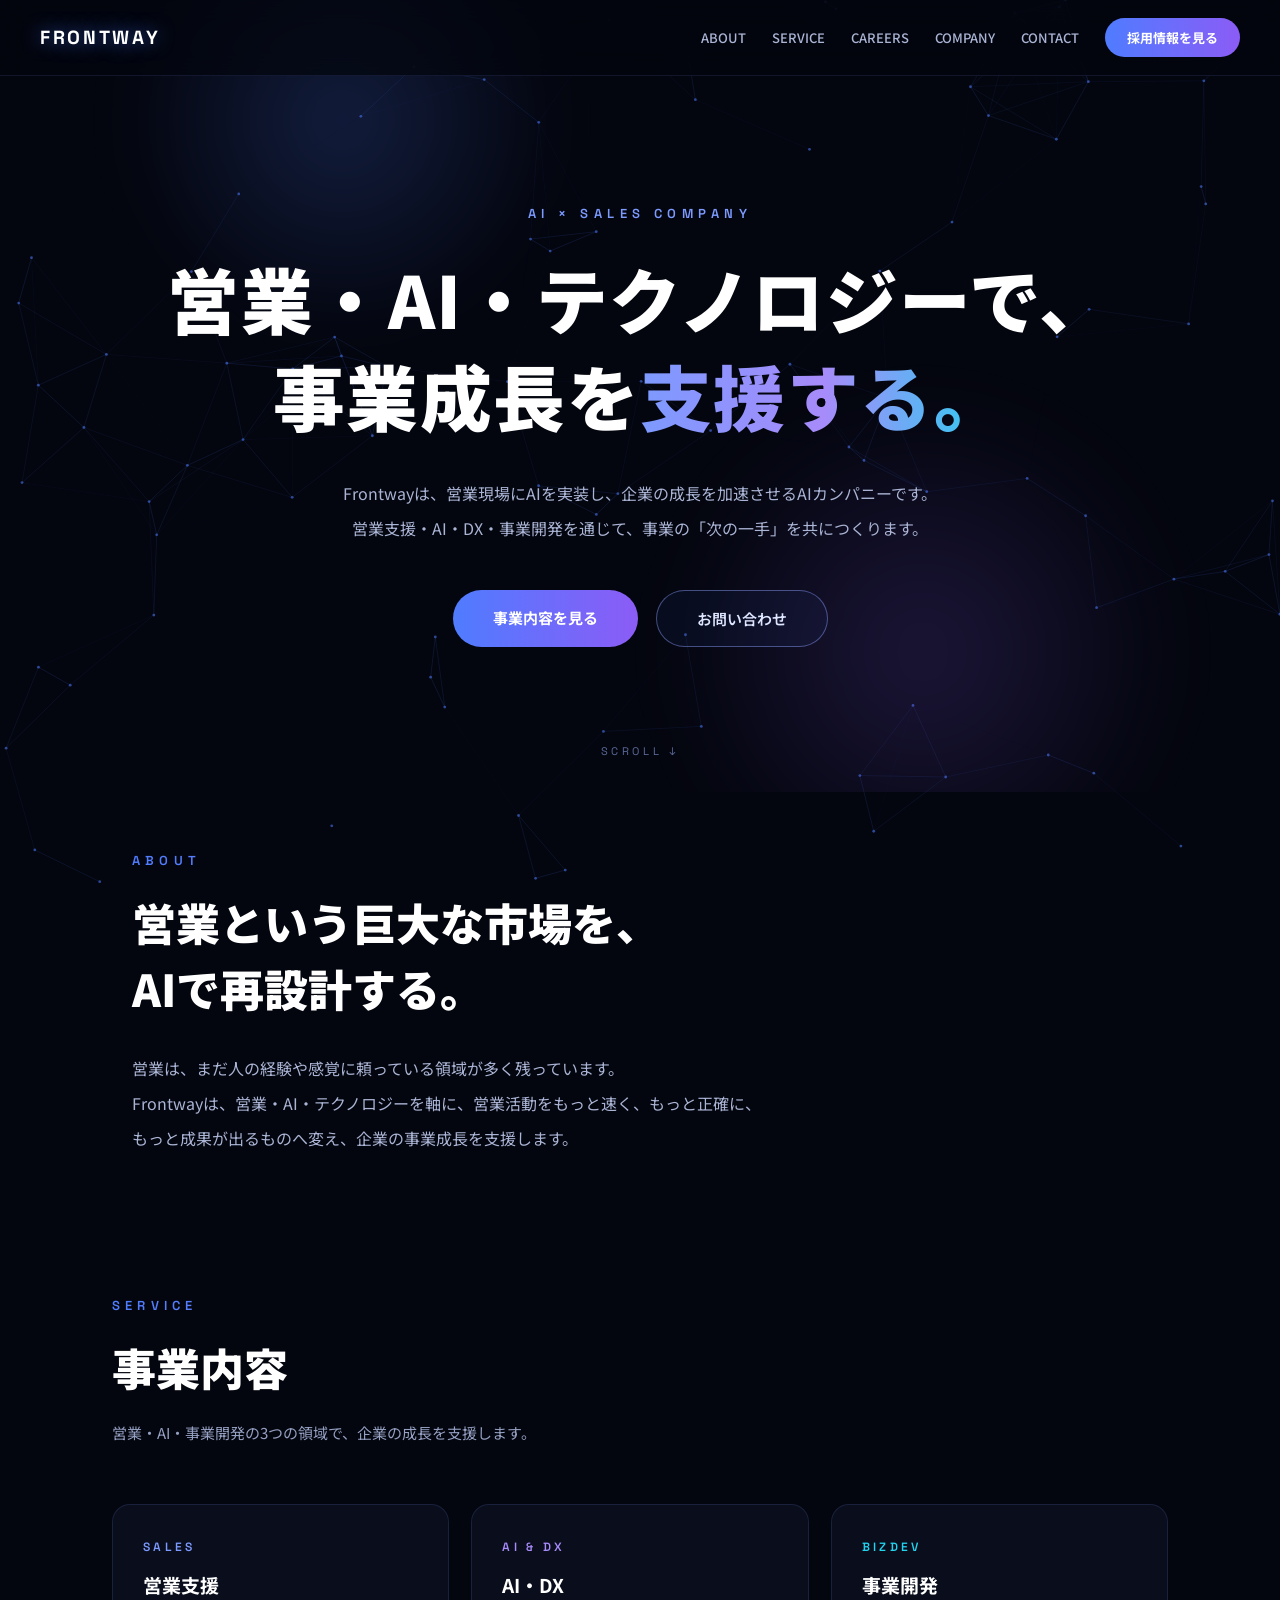
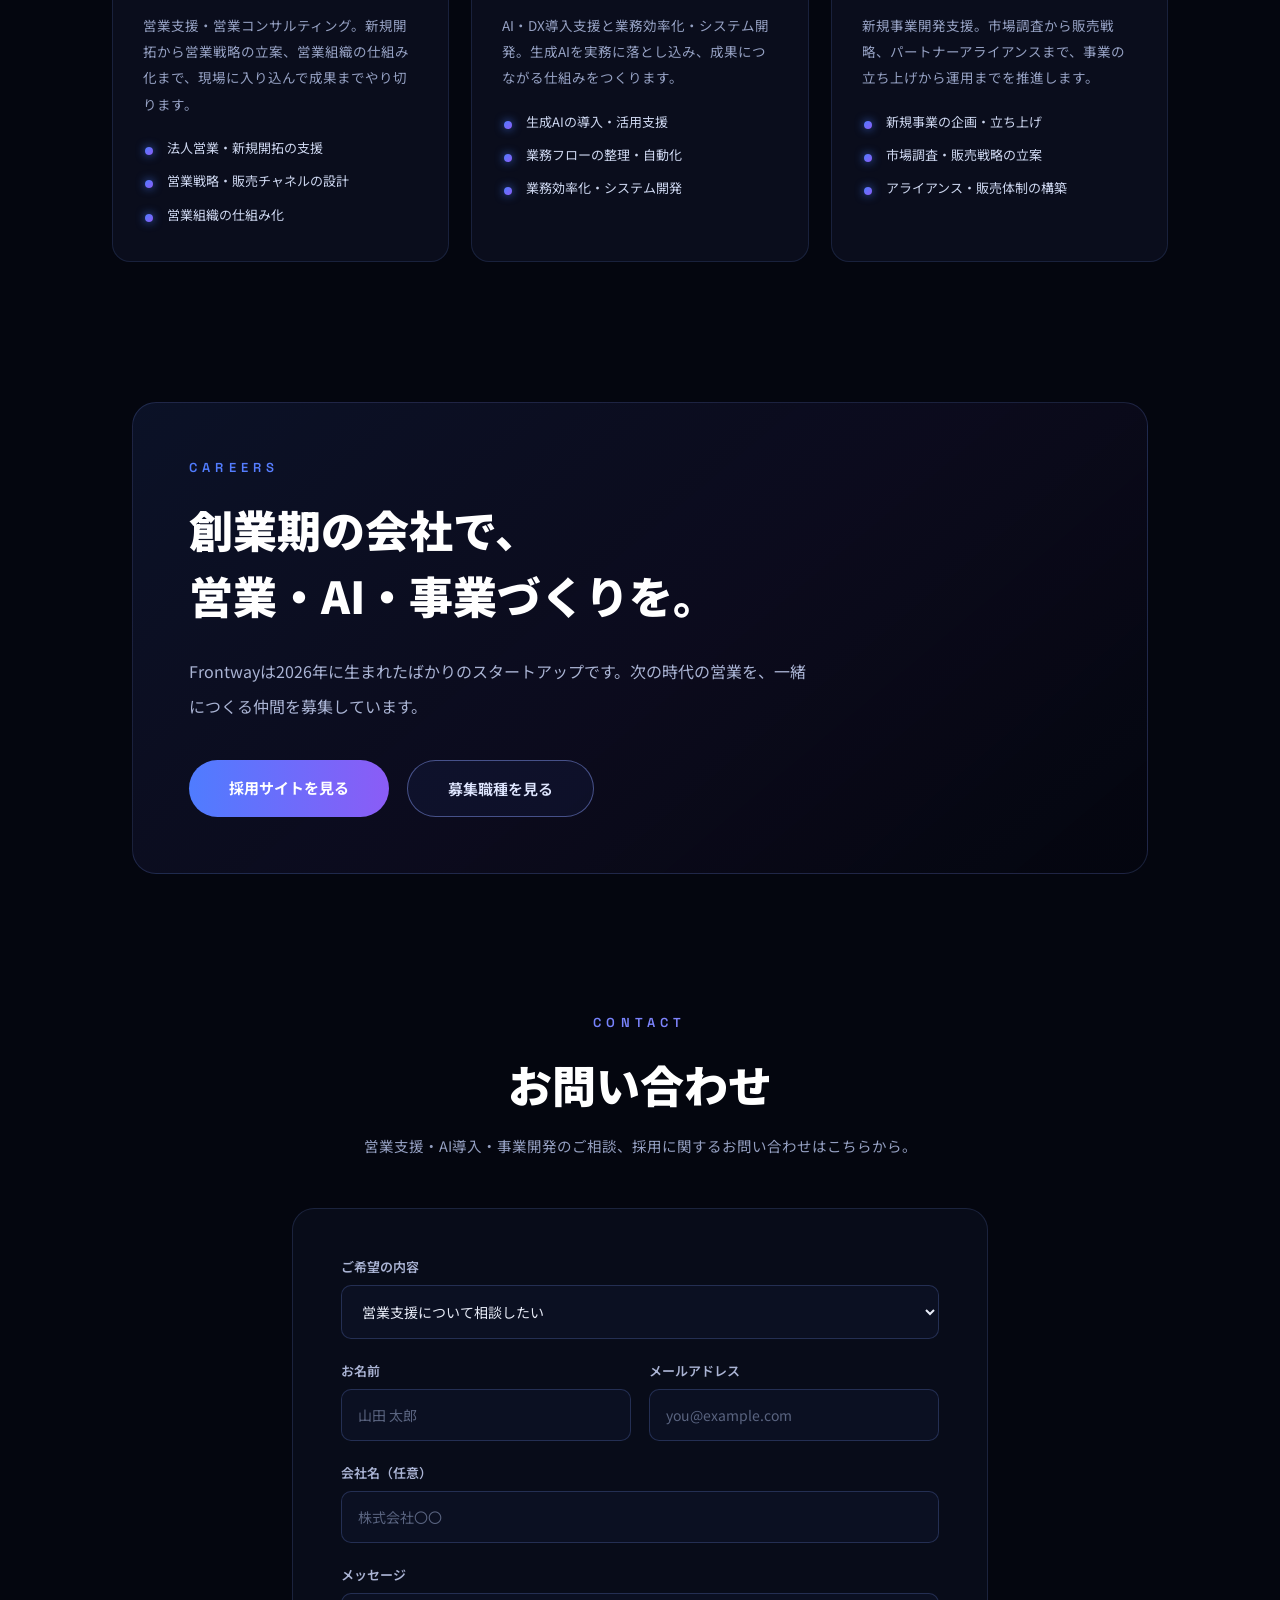
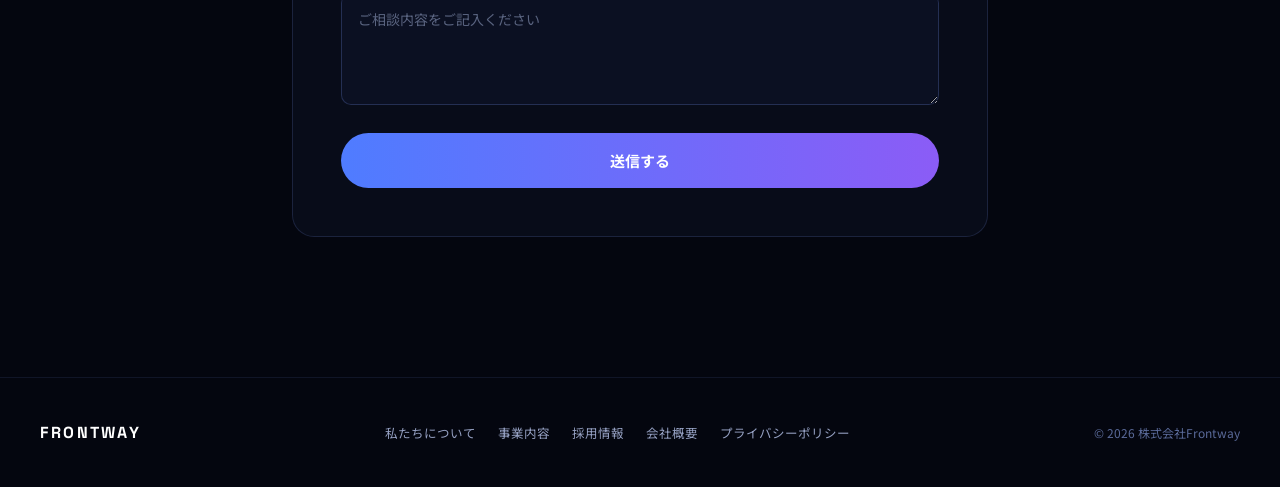
==== index.html @ 1e333ef9 "Add loading screen to corporate TOP Co-Authored-By: Claude Fable 5 <noreply@anthropic.com>" ====
<!DOCTYPE html>
<html lang="ja">
<head>
<meta charset="utf-8">
<meta name="viewport" content="width=device-width, initial-scale=1">
<title>株式会社Frontway | 営業・AI・テクノロジーで、事業成長を支援する。</title>
<meta name="description" content="株式会社Frontwayは、営業支援・AI・DX導入支援・事業開発を軸に、企業の事業成長を支援するAIカンパニーです。">
<link rel="preconnect" href="https://fonts.googleapis.com">
<link href="https://fonts.googleapis.com/css2?family=Noto+Sans+JP:wght@400;500;700;900&family=Space+Grotesk:wght@400;500;600;700&display=swap" rel="stylesheet">
<link rel="stylesheet" href="css/site.css">
</head>
<body>

<div id="fw-loader">
  <div class="scan"><div></div></div>
  <div class="letters">
    <span style="animation-delay:.10s">F</span><span style="animation-delay:.20s">R</span><span style="animation-delay:.30s">O</span><span style="animation-delay:.40s">N</span><span style="animation-delay:.50s">T</span><span style="animation-delay:.60s">W</span><span style="animation-delay:.70s">A</span><span style="animation-delay:.80s">Y</span>
  </div>
  <div class="track">
    <div class="bar-bg"><div id="fw-bar"></div></div>
    <div class="meta"><span>LOADING FUTURE</span><span id="fw-pct">0%</span></div>
  </div>
</div>

<canvas id="fw-net" data-density="90"></canvas>
<div id="fw-progress"></div>

<div class="fw-page">

<nav class="fw-nav">
  <a href="index.html" class="fw-logo">FRONTWAY</a>
  <div class="fw-links">
    <a href="#about">ABOUT</a>
    <a href="#service">SERVICE</a>
    <a href="careers/index.html">CAREERS</a>
    <a href="company.html">COMPANY</a>
    <a href="#contact">CONTACT</a>
    <a href="careers/index.html" class="fw-cta">採用情報を見る</a>
  </div>
  <button id="fw-burger" class="fw-burger" aria-label="メニューを開く">
    <span></span><span></span><span></span>
  </button>
</nav>

<div id="fw-menu" class="fw-menu">
  <a href="#about">ABOUT</a>
  <a href="#service">SERVICE</a>
  <a href="careers/index.html">CAREERS</a>
  <a href="company.html">COMPANY</a>
  <a href="#contact">CONTACT</a>
  <a href="careers/index.html" class="fw-cta">採用情報を見る</a>
</div>

<header id="top" class="fw-hero">
  <div class="fw-orb-a"></div>
  <div class="fw-orb-b"></div>
  <div style="font-family:'Space Grotesk',sans-serif;font-size:13px;font-weight:600;letter-spacing:.42em;color:#7c9aff;margin-bottom:28px;animation:fwFadeUp 1s ease 2.5s both">AI × SALES COMPANY</div>
  <h1 class="fw-h1" style="animation:fwFadeUp 1s ease 2.7s both">営業・AI・テクノロジーで、<br>事業成長を<span style="background:linear-gradient(90deg,#7c9aff,#a78bfa,#22d3ee);-webkit-background-clip:text;background-clip:text;color:transparent">支援する。</span></h1>
  <p class="fw-lead" style="max-width:640px;margin:32px 0 0;animation:fwFadeUp 1.1s ease 3s both">Frontwayは、営業現場にAIを実装し、企業の成長を加速させるAIカンパニーです。<br>営業支援・AI・DX・事業開発を通じて、事業の「次の一手」を共につくります。</p>
  <div style="display:flex;gap:18px;margin-top:44px;flex-wrap:wrap;justify-content:center;animation:fwFadeUp 1.1s ease 3.3s both">
    <a href="#service" class="fw-btn">事業内容を見る</a>
    <a href="#contact" class="fw-btn-ghost">お問い合わせ</a>
  </div>
  <div style="position:absolute;bottom:34px;left:50%;transform:translateX(-50%);font-family:'Space Grotesk',sans-serif;font-size:11px;letter-spacing:.32em;color:#5a6a99;animation:fwFloat 2.6s ease-in-out infinite">SCROLL ↓</div>
</header>

<section id="about" class="fw-section" style="padding-top:60px">
  <div class="fw-reveal">
    <div class="fw-label">ABOUT</div>
    <h2 class="fw-h2">営業という巨大な市場を、<br>AIで再設計する。</h2>
    <p class="fw-lead" style="max-width:640px;margin:30px 0 0">営業は、まだ人の経験や感覚に頼っている領域が多く残っています。<br>Frontwayは、営業・AI・テクノロジーを軸に、営業活動をもっと速く、もっと正確に、もっと成果が出るものへ変え、企業の事業成長を支援します。</p>
  </div>
</section>

<section id="service" class="fw-section-wide">
  <div class="fw-reveal">
    <div class="fw-label">SERVICE</div>
    <h2 class="fw-h2" style="margin-bottom:18px">事業内容</h2>
    <p class="fw-muted" style="margin:0 0 56px;font-size:15px;line-height:2">営業・AI・事業開発の3つの領域で、企業の成長を支援します。</p>
  </div>
  <div class="fw-grid fw-grid-3">
    <div class="fw-card fw-reveal">
      <div style="font-family:'Space Grotesk',sans-serif;font-size:12px;font-weight:600;letter-spacing:.28em;color:#7c9aff;margin-bottom:16px">SALES</div>
      <div style="font-size:19px;font-weight:700;color:#fff;margin-bottom:14px">営業支援</div>
      <p style="margin:0 0 18px;font-size:13.5px;line-height:1.95;color:#95a0c2">営業支援・営業コンサルティング。新規開拓から営業戦略の立案、営業組織の仕組み化まで、現場に入り込んで成果までやり切ります。</p>
      <ul class="fw-list" style="gap:8px">
        <li style="font-size:13px">法人営業・新規開拓の支援</li>
        <li style="font-size:13px">営業戦略・販売チャネルの設計</li>
        <li style="font-size:13px">営業組織の仕組み化</li>
      </ul>
    </div>
    <div class="fw-card fw-reveal">
      <div style="font-family:'Space Grotesk',sans-serif;font-size:12px;font-weight:600;letter-spacing:.28em;color:#a78bfa;margin-bottom:16px">AI &amp; DX</div>
      <div style="font-size:19px;font-weight:700;color:#fff;margin-bottom:14px">AI・DX</div>
      <p style="margin:0 0 18px;font-size:13.5px;line-height:1.95;color:#95a0c2">AI・DX導入支援と業務効率化・システム開発。生成AIを実務に落とし込み、成果につながる仕組みをつくります。</p>
      <ul class="fw-list" style="gap:8px">
        <li style="font-size:13px">生成AIの導入・活用支援</li>
        <li style="font-size:13px">業務フローの整理・自動化</li>
        <li style="font-size:13px">業務効率化・システム開発</li>
      </ul>
    </div>
    <div class="fw-card fw-reveal">
      <div style="font-family:'Space Grotesk',sans-serif;font-size:12px;font-weight:600;letter-spacing:.28em;color:#22d3ee;margin-bottom:16px">BIZDEV</div>
      <div style="font-size:19px;font-weight:700;color:#fff;margin-bottom:14px">事業開発</div>
      <p style="margin:0 0 18px;font-size:13.5px;line-height:1.95;color:#95a0c2">新規事業開発支援。市場調査から販売戦略、パートナーアライアンスまで、事業の立ち上げから運用までを推進します。</p>
      <ul class="fw-list" style="gap:8px">
        <li style="font-size:13px">新規事業の企画・立ち上げ</li>
        <li style="font-size:13px">市場調査・販売戦略の立案</li>
        <li style="font-size:13px">アライアンス・販売体制の構築</li>
      </ul>
    </div>
  </div>
</section>

<section id="careers" class="fw-section">
  <div class="fw-panel fw-reveal">
    <div class="fw-label">CAREERS</div>
    <h2 class="fw-h2">創業期の会社で、<br>営業・AI・事業づくりを。</h2>
    <p class="fw-lead" style="max-width:620px;margin:26px 0 0">Frontwayは2026年に生まれたばかりのスタートアップです。次の時代の営業を、一緒につくる仲間を募集しています。</p>
    <div style="display:flex;gap:18px;margin-top:36px;flex-wrap:wrap">
      <a href="careers/index.html" class="fw-btn">採用サイトを見る</a>
      <a href="careers/index.html#recruit" class="fw-btn-ghost">募集職種を見る</a>
    </div>
  </div>
</section>

<section id="contact" class="fw-section" style="max-width:760px">
  <div class="fw-reveal">
    <div class="fw-label" style="text-align:center">CONTACT</div>
    <h2 class="fw-h2" style="text-align:center;margin-bottom:14px">お問い合わせ</h2>
    <p class="fw-muted" style="margin:0 0 48px;font-size:14.5px;line-height:2;text-align:center">営業支援・AI導入・事業開発のご相談、採用に関するお問い合わせはこちらから。</p>
    <form class="fw-form" data-fw-form>
      <div class="fw-field">
        <label>ご希望の内容</label>
        <select name="type">
          <option>営業支援について相談したい</option>
          <option>AI・DX導入について相談したい</option>
          <option>事業開発について相談したい</option>
          <option>採用について問い合わせたい</option>
          <option>その他のお問い合わせ</option>
        </select>
      </div>
      <div class="fw-form-cols">
        <div class="fw-field">
          <label>お名前</label>
          <input name="name" required placeholder="山田 太郎">
        </div>
        <div class="fw-field">
          <label>メールアドレス</label>
          <input name="email" type="email" required placeholder="you@example.com">
        </div>
      </div>
      <div class="fw-field">
        <label>会社名（任意）</label>
        <input name="company" placeholder="株式会社〇〇">
      </div>
      <div class="fw-field">
        <label>メッセージ</label>
        <textarea name="message" rows="4" placeholder="ご相談内容をご記入ください"></textarea>
      </div>
      <button type="submit" class="fw-btn" style="margin-top:6px;width:100%">送信する</button>
      <div class="fw-form-done">送信ありがとうございます。担当より折り返しご連絡します。</div>
    </form>
  </div>
</section>

<footer class="fw-footer">
  <div class="brand">FRONTWAY</div>
  <nav>
    <a href="#about">私たちについて</a>
    <a href="#service">事業内容</a>
    <a href="careers/index.html">採用情報</a>
    <a href="company.html">会社概要</a>
    <a href="privacy.html">プライバシーポリシー</a>
  </nav>
  <div class="copy">© 2026 株式会社Frontway</div>
</footer>

</div>

<script src="js/site.js"></script>
</body>
</html>
---- css/site.css ----
/* Frontway corporate site — shared styles
   Brand: bg #04060f / panel rgba(12,17,34,.75) / blue #4f7cff / purple #8b5cf6 / cyan #22d3ee
   Fonts: Noto Sans JP (jp) / Space Grotesk (latin, numbers) */

*{box-sizing:border-box}
html{scroll-behavior:smooth}
header[id],section[id]{scroll-margin-top:78px}
body{margin:0;background:#04060f;color:#e8ecf8;font-family:'Noto Sans JP',sans-serif;-webkit-font-smoothing:antialiased;overflow-x:hidden}
::selection{background:#4f7cff;color:#fff}
a{color:inherit}
img{max-width:100%}

@keyframes fwFadeUp{from{opacity:0;transform:translateY(34px)}to{opacity:1;transform:translateY(0)}}
@keyframes fwLetter{0%{opacity:0;transform:translateY(18px) scale(.8);filter:blur(8px);text-shadow:0 0 0 rgba(79,124,255,0)}60%{opacity:1;transform:translateY(0) scale(1.06);filter:blur(0);text-shadow:0 0 40px rgba(79,124,255,1)}100%{opacity:1;transform:scale(1);text-shadow:0 0 22px rgba(79,124,255,.8)}}
@keyframes fwScan{0%{top:-10%}100%{top:110%}}
@keyframes fwPulse{0%,100%{box-shadow:0 0 22px rgba(79,124,255,.55),0 0 60px rgba(139,92,246,.28)}50%{box-shadow:0 0 38px rgba(79,124,255,.9),0 0 100px rgba(139,92,246,.5)}}
@keyframes fwGrad{0%{background-position:0% 50%}50%{background-position:100% 50%}100%{background-position:0% 50%}}
@keyframes fwOrbA{0%,100%{transform:translate(0,0) scale(1)}50%{transform:translate(60px,-50px) scale(1.15)}}
@keyframes fwOrbB{0%,100%{transform:translate(0,0) scale(1)}50%{transform:translate(-70px,40px) scale(.9)}}
@keyframes fwFloat{0%,100%{transform:translateY(0)}50%{transform:translateY(-10px)}}

/* loading screen */
#fw-loader{position:fixed;inset:0;z-index:99;background:#04060f;display:flex;flex-direction:column;align-items:center;justify-content:center;gap:34px;transition:transform .7s cubic-bezier(.76,0,.24,1),opacity .7s ease}
#fw-loader .scan{position:absolute;inset:0;overflow:hidden;pointer-events:none}
#fw-loader .scan div{position:absolute;left:0;right:0;height:120px;background:linear-gradient(180deg,transparent,rgba(79,124,255,.07),transparent);animation:fwScan 2.4s linear infinite}
#fw-loader .letters{display:flex;gap:6px;font-family:'Space Grotesk',sans-serif;font-weight:700;font-size:52px;color:#fff;letter-spacing:.1em}
#fw-loader .letters span{animation:fwLetter .7s ease both}
#fw-loader .track{width:280px;display:flex;flex-direction:column;gap:12px;align-items:center}
#fw-loader .bar-bg{width:100%;height:2px;background:rgba(124,154,255,.15);border-radius:2px;overflow:hidden}
#fw-loader #fw-bar{height:100%;width:0%;background:linear-gradient(90deg,#4f7cff,#8b5cf6);box-shadow:0 0 14px rgba(79,124,255,.9);transition:width .12s ease}
#fw-loader .meta{display:flex;justify-content:space-between;width:100%;font-family:'Space Grotesk',sans-serif;font-size:11px;letter-spacing:.3em;color:#5a6a99}
#fw-loader .meta #fw-pct{color:#7c9aff}

/* background layers */
#fw-net{position:fixed;inset:0;width:100%;height:100%;z-index:0;pointer-events:none}
#fw-progress{position:fixed;top:0;left:0;height:2px;width:0%;background:linear-gradient(90deg,#4f7cff,#8b5cf6,#22d3ee);z-index:60;box-shadow:0 0 12px rgba(79,124,255,.8)}
.fw-page{position:relative;z-index:2}

/* nav */
.fw-nav{position:fixed;top:0;left:0;right:0;z-index:50;display:flex;align-items:center;justify-content:space-between;padding:18px 40px;background:rgba(4,6,15,.72);backdrop-filter:blur(14px);border-bottom:1px solid rgba(120,140,255,.12)}
.fw-logo{font-family:'Space Grotesk',sans-serif;font-weight:700;font-size:19px;letter-spacing:.14em;color:#fff;text-decoration:none;text-shadow:0 0 18px rgba(79,124,255,.7)}
.fw-links{display:flex;align-items:center;gap:26px}
.fw-links a{color:#aab4d4;text-decoration:none;font-size:13px;font-weight:500;transition:color .2s ease}
.fw-links a:hover{color:#fff;text-shadow:0 0 14px rgba(124,154,255,.9)}
.fw-links a.fw-cta{padding:10px 22px;border-radius:999px;background:linear-gradient(90deg,#4f7cff,#8b5cf6);color:#fff;font-weight:700;animation:fwPulse 3s ease-in-out infinite}
.fw-links a.fw-cta:hover{transform:translateY(-2px);text-shadow:none}
.fw-burger{display:none;flex-direction:column;justify-content:center;gap:5px;width:40px;height:40px;padding:9px;background:none;border:none;cursor:pointer}
.fw-burger span{display:block;width:22px;height:2px;background:#e8ecf8;border-radius:2px}
.fw-menu{display:none;position:fixed;inset:0;z-index:49;background:rgba(4,6,15,.96);backdrop-filter:blur(14px);flex-direction:column;align-items:center;justify-content:center;gap:28px;padding:90px 32px 40px}
.fw-menu a{color:#e8ecf8;text-decoration:none;font-size:20px;font-weight:600}
.fw-menu a.fw-cta{margin-top:10px;padding:15px 36px;border-radius:999px;background:linear-gradient(90deg,#4f7cff,#8b5cf6);color:#fff;font-size:15px;font-weight:700}

/* typography */
.fw-label{font-family:'Space Grotesk',sans-serif;font-size:13px;font-weight:600;letter-spacing:.4em;background:linear-gradient(90deg,#4f7cff,#a78bfa,#22d3ee,#4f7cff);background-size:300% 100%;-webkit-background-clip:text;background-clip:text;color:transparent;margin-bottom:20px;animation:fwGrad 6s ease infinite}
.fw-h1{margin:0;font-size:clamp(38px,5.6vw,72px);font-weight:900;line-height:1.35;color:#fff;letter-spacing:.02em}
.fw-h2{margin:0;font-size:clamp(28px,3.8vw,44px);font-weight:900;line-height:1.5;color:#fff}
.fw-lead{font-size:16px;line-height:2.2;color:#aab4d4}
.fw-muted{color:#95a0c2}

/* layout */
.fw-section{max-width:1080px;margin:0 auto;padding:0 32px 140px}
.fw-section-wide{max-width:1120px;margin:0 auto;padding:0 32px 140px}
.fw-hero{min-height:88vh;display:flex;flex-direction:column;justify-content:center;align-items:center;text-align:center;padding:150px 32px 90px;position:relative;overflow:hidden}
.fw-hero-sub{min-height:auto;padding:170px 32px 80px;text-align:left;display:block}
.fw-orb-a{position:absolute;top:-120px;left:8%;width:480px;height:480px;border-radius:50%;background:radial-gradient(circle,rgba(79,124,255,.20),transparent 65%);filter:blur(30px);animation:fwOrbA 11s ease-in-out infinite;pointer-events:none}
.fw-orb-b{position:absolute;bottom:-140px;right:6%;width:560px;height:560px;border-radius:50%;background:radial-gradient(circle,rgba(139,92,246,.18),transparent 65%);filter:blur(34px);animation:fwOrbB 13s ease-in-out infinite;pointer-events:none}

/* cards & grids */
.fw-grid{display:grid;gap:22px}
.fw-grid-3{grid-template-columns:repeat(auto-fit,minmax(min(280px,100%),1fr))}
.fw-card{padding:34px 30px;border-radius:18px;background:rgba(12,17,34,.75);border:1px solid rgba(124,154,255,.14);transition:box-shadow .3s ease,border-color .3s ease,transform .3s ease}
.fw-card:hover{box-shadow:0 18px 50px rgba(79,124,255,.22);border-color:rgba(139,92,246,.5);transform:translateY(-6px)}
.fw-panel{padding:56px;border-radius:24px;background:linear-gradient(140deg,rgba(79,124,255,.10),rgba(139,92,246,.06) 55%,rgba(4,6,15,.4));border:1px solid rgba(124,154,255,.18);position:relative;overflow:hidden}

/* buttons */
.fw-btn{display:inline-block;padding:17px 40px;border-radius:999px;background:linear-gradient(90deg,#4f7cff,#8b5cf6);color:#fff;text-decoration:none;font-size:15px;font-weight:700;border:none;cursor:pointer;font-family:'Noto Sans JP',sans-serif;animation:fwPulse 3s ease-in-out infinite;transition:transform .25s ease}
.fw-btn:hover{transform:translateY(-3px)}
.fw-btn-ghost{display:inline-block;padding:17px 40px;border-radius:999px;border:1px solid rgba(140,160,255,.45);color:#dfe6ff;text-decoration:none;font-size:15px;font-weight:600;background:rgba(79,124,255,.06);transition:all .25s ease}
.fw-btn-ghost:hover{border-color:#8b5cf6;box-shadow:0 0 26px rgba(139,92,246,.4);transform:translateY(-3px)}

/* definition table (会社概要・募集要項) */
.fw-table{border-top:1px solid rgba(124,154,255,.14)}
.fw-table .fw-row{display:grid;grid-template-columns:200px 1fr;gap:18px;padding:22px 8px;border-bottom:1px solid rgba(124,154,255,.14)}
.fw-table .fw-row dt{font-size:13.5px;font-weight:700;color:#7c9aff;letter-spacing:.06em}
.fw-table .fw-row dd{margin:0;font-size:14.5px;line-height:2;color:#cdd6ef}
.fw-table .fw-row dd ul{margin:0;padding-left:1.3em}

/* bullet list */
.fw-list{margin:0;padding:0;list-style:none;display:flex;flex-direction:column;gap:12px}
.fw-list li{position:relative;padding-left:24px;font-size:14.5px;line-height:1.95;color:#cdd6ef}
.fw-list li::before{content:"";position:absolute;left:2px;top:12px;width:8px;height:8px;border-radius:50%;background:linear-gradient(135deg,#4f7cff,#8b5cf6);box-shadow:0 0 10px rgba(79,124,255,.8)}

/* selection flow steps */
.fw-steps{display:flex;flex-wrap:wrap;gap:14px;align-items:stretch}
.fw-step{flex:1;min-width:150px;padding:22px 18px;border-radius:14px;background:rgba(10,14,28,.7);border:1px solid rgba(124,154,255,.14);text-align:center}
.fw-step .no{font-family:'Space Grotesk',sans-serif;font-size:12px;font-weight:600;letter-spacing:.2em;color:#7c9aff;margin-bottom:8px}
.fw-step .ttl{font-size:14.5px;font-weight:700;color:#e8ecf8}

/* breadcrumb */
.fw-crumb{font-size:12.5px;color:#5a6a99;margin-bottom:26px}
.fw-crumb a{color:#7c9aff;text-decoration:none}
.fw-crumb a:hover{text-decoration:underline}

/* forms */
.fw-form{display:flex;flex-direction:column;gap:22px;padding:48px;border-radius:22px;background:rgba(10,14,28,.8);border:1px solid rgba(124,154,255,.16)}
.fw-field{display:flex;flex-direction:column;gap:9px}
.fw-field label{font-size:13px;font-weight:600;color:#aab4d4}
.fw-form input,.fw-form select,.fw-form textarea{padding:15px 16px;border-radius:10px;background:#0b1022;border:1px solid rgba(124,154,255,.22);color:#e8ecf8;font-size:14px;font-family:'Noto Sans JP',sans-serif}
.fw-form textarea{resize:vertical}
.fw-form input:focus,.fw-form select:focus,.fw-form textarea:focus{border-color:#4f7cff;box-shadow:0 0 0 3px rgba(79,124,255,.2);outline:none}
input::placeholder,textarea::placeholder{color:#5a6480}
.fw-form-cols{display:grid;grid-template-columns:1fr 1fr;gap:18px}
.fw-form-done{display:none;text-align:center;padding:10px 0 0;color:#7c9aff;font-size:14px;font-weight:600}

/* reveal on scroll */
.fw-reveal{opacity:0;transform:translateY(30px);transition:opacity .9s ease,transform .9s ease}
.fw-reveal.is-in{opacity:1;transform:translateY(0)}

/* footer */
.fw-footer{border-top:1px solid rgba(124,154,255,.1);padding:44px 40px;display:flex;align-items:center;justify-content:space-between;flex-wrap:wrap;gap:18px}
.fw-footer .brand{font-family:'Space Grotesk',sans-serif;font-weight:700;font-size:16px;letter-spacing:.14em;color:#fff}
.fw-footer nav{display:flex;align-items:center;gap:22px;flex-wrap:wrap}
.fw-footer nav a{font-size:12.5px;color:#95a0c2;text-decoration:none}
.fw-footer nav a:hover{color:#fff}
.fw-footer .copy{font-size:12px;color:#5a6a99}

/* responsive */
@media (min-width:761px){.fw-menu{display:none !important}}
@media (max-width:760px){
  .fw-nav{padding:14px 20px}
  .fw-links{display:none}
  .fw-burger{display:flex}
  .fw-section,.fw-section-wide{padding-left:20px;padding-right:20px;padding-bottom:110px}
  .fw-panel{padding:36px 24px}
  .fw-form{padding:30px 20px}
  .fw-form-cols{grid-template-columns:1fr}
  .fw-form input,.fw-form select,.fw-form textarea{font-size:16px}
  .fw-table .fw-row{grid-template-columns:1fr;gap:6px;padding:18px 4px}
  .fw-steps{flex-direction:column}
}
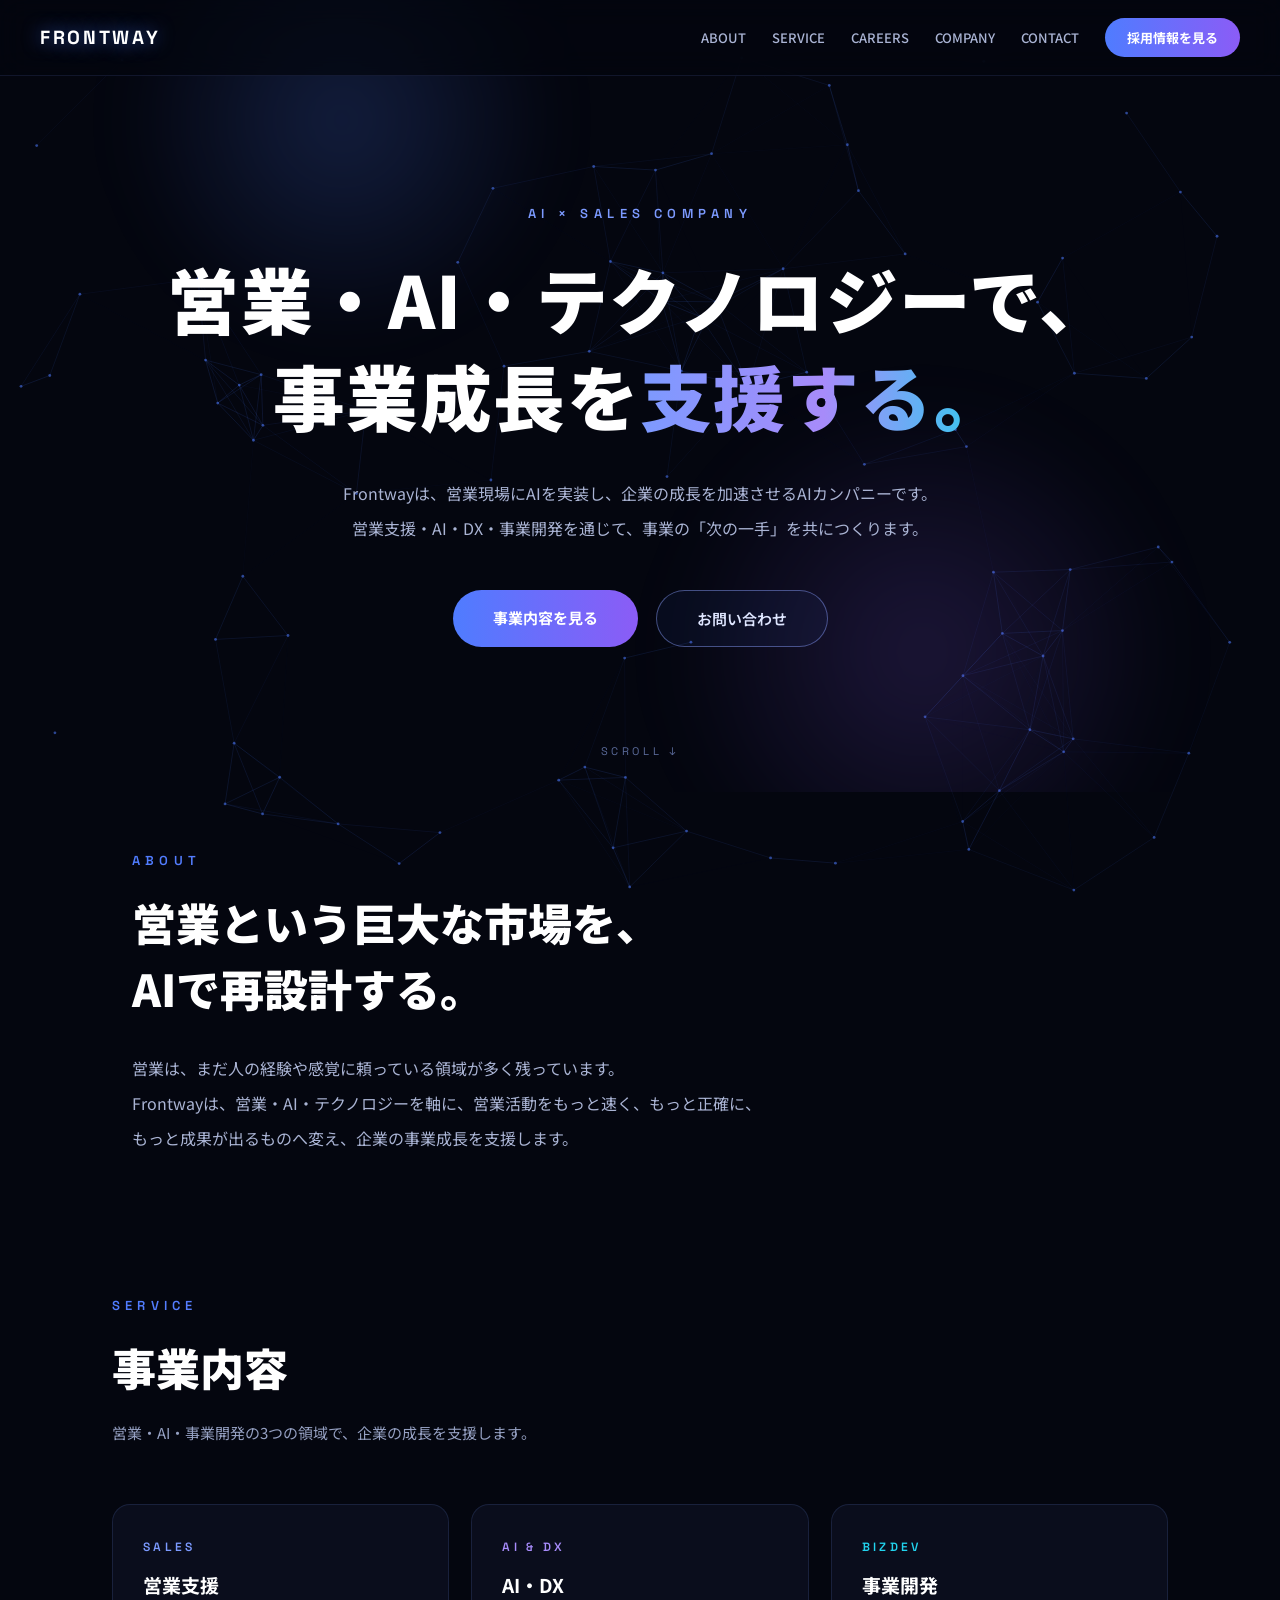
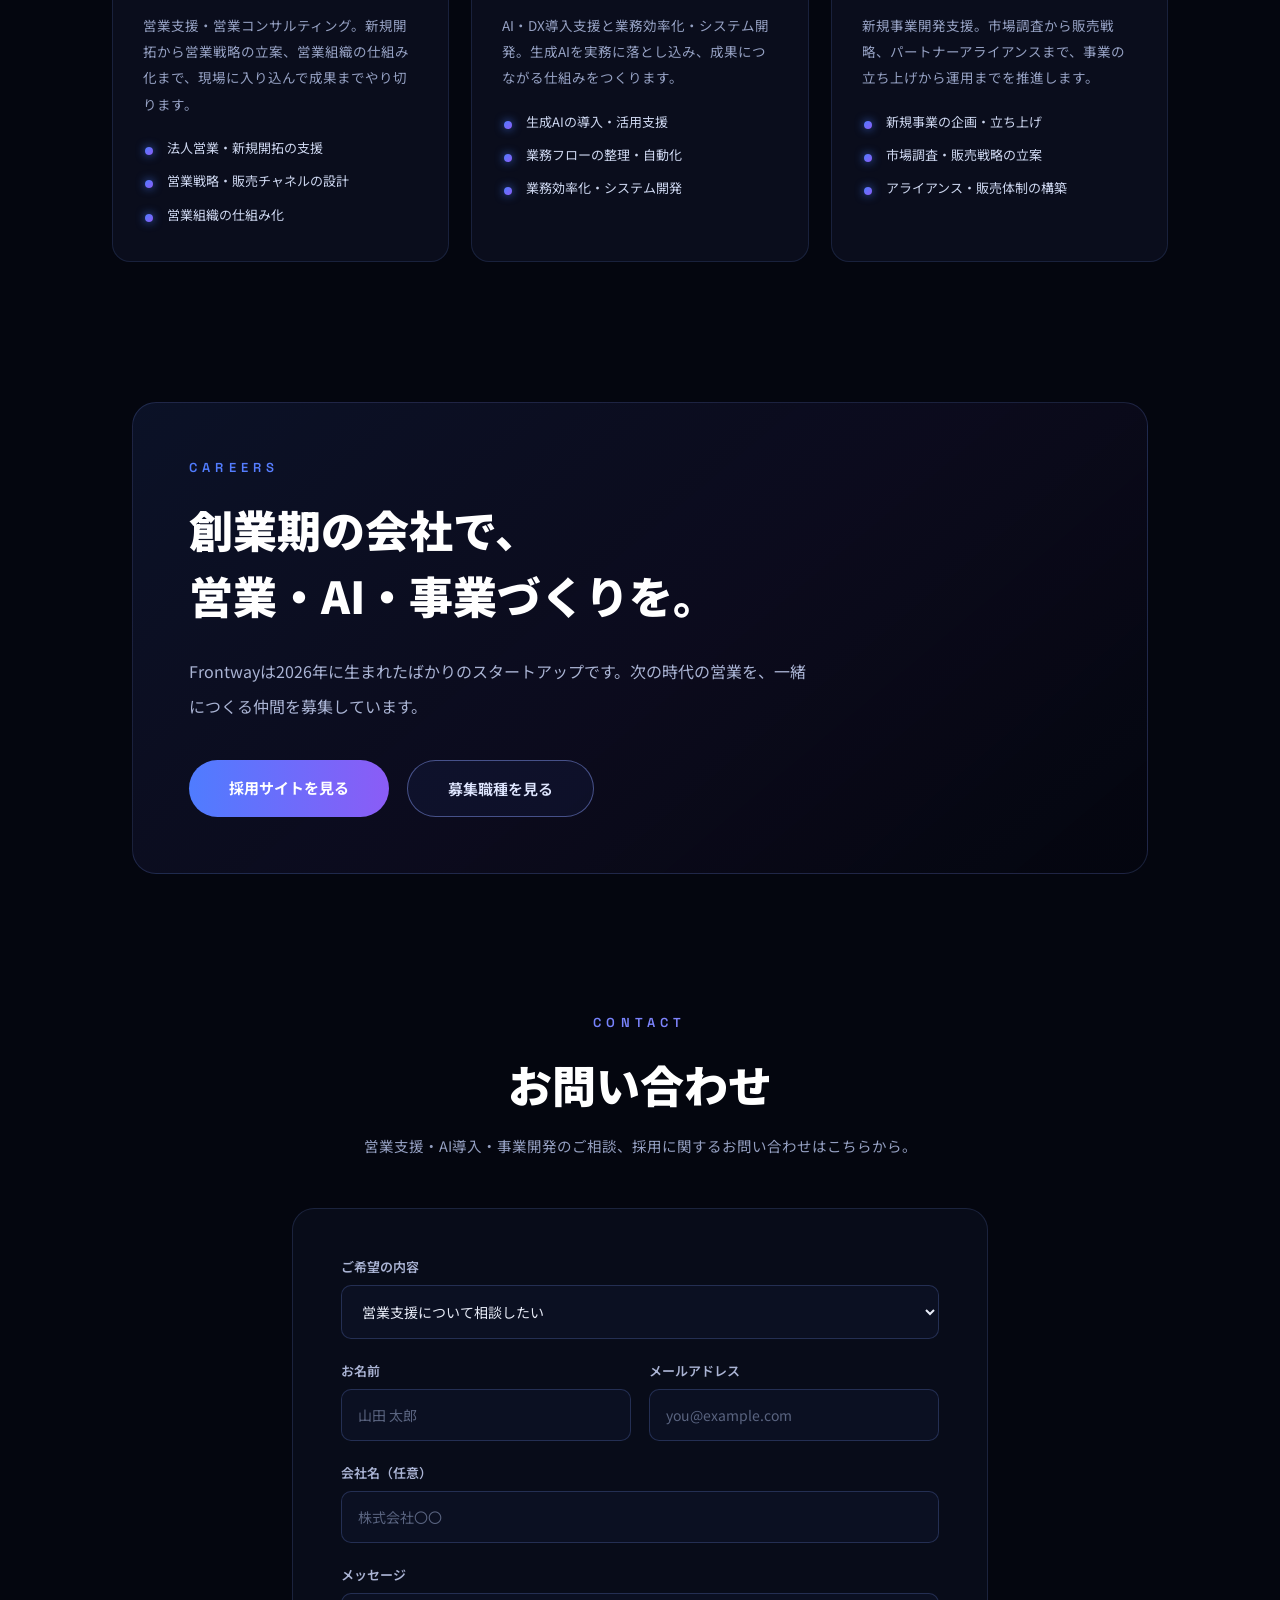
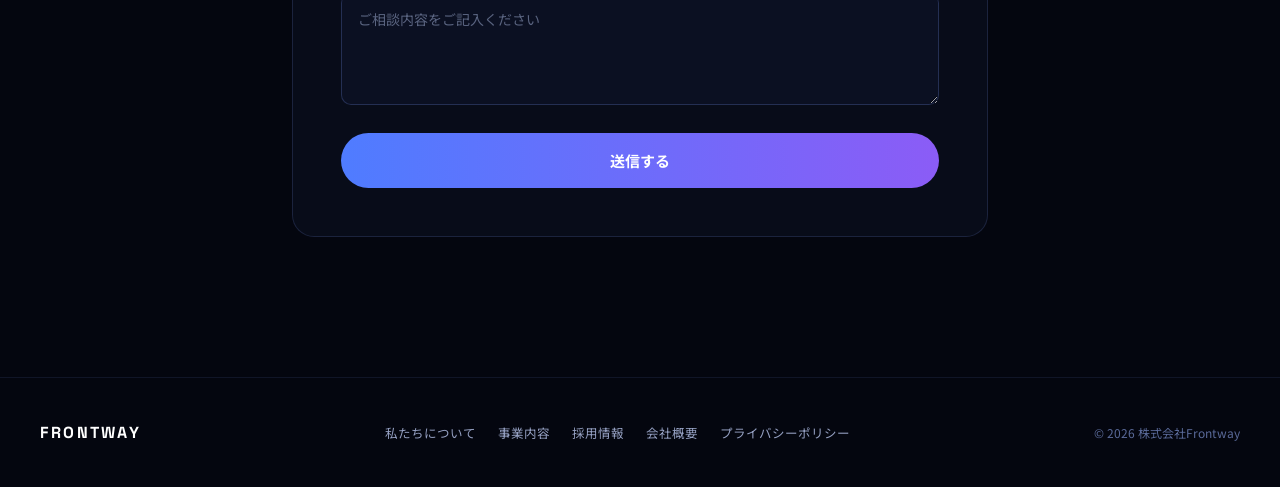
==== commit 17594ebd: "Add cache-busting version query to site.css links Mobile browsers kept serving the pre-fix cached st" ====
--- a/index.html
+++ b/index.html
@@ -7,7 +7,7 @@
 <meta name="description" content="株式会社Frontwayは、営業支援・AI・DX導入支援・事業開発を軸に、企業の事業成長を支援するAIカンパニーです。">
 <link rel="preconnect" href="https://fonts.googleapis.com">
 <link href="https://fonts.googleapis.com/css2?family=Noto+Sans+JP:wght@400;500;700;900&family=Space+Grotesk:wght@400;500;600;700&display=swap" rel="stylesheet">
-<link rel="stylesheet" href="css/site.css">
+<link rel="stylesheet" href="css/site.css?v=20260829">
 </head>
 <body>
 
--- a/css/site.css
+++ b/css/site.css
@@ -103,9 +103,9 @@
 
 /* forms */
 .fw-form{display:flex;flex-direction:column;gap:22px;padding:48px;border-radius:22px;background:rgba(10,14,28,.8);border:1px solid rgba(124,154,255,.16)}
-.fw-field{display:flex;flex-direction:column;gap:9px}
+.fw-field{display:flex;flex-direction:column;gap:9px;min-width:0}
 .fw-field label{font-size:13px;font-weight:600;color:#aab4d4}
-.fw-form input,.fw-form select,.fw-form textarea{padding:15px 16px;border-radius:10px;background:#0b1022;border:1px solid rgba(124,154,255,.22);color:#e8ecf8;font-size:14px;font-family:'Noto Sans JP',sans-serif}
+.fw-form input,.fw-form select,.fw-form textarea{width:100%;min-width:0;padding:15px 16px;border-radius:10px;background:#0b1022;border:1px solid rgba(124,154,255,.22);color:#e8ecf8;font-size:14px;font-family:'Noto Sans JP',sans-serif}
 .fw-form textarea{resize:vertical}
 .fw-form input:focus,.fw-form select:focus,.fw-form textarea:focus{border-color:#4f7cff;box-shadow:0 0 0 3px rgba(79,124,255,.2);outline:none}
 input::placeholder,textarea::placeholder{color:#5a6480}
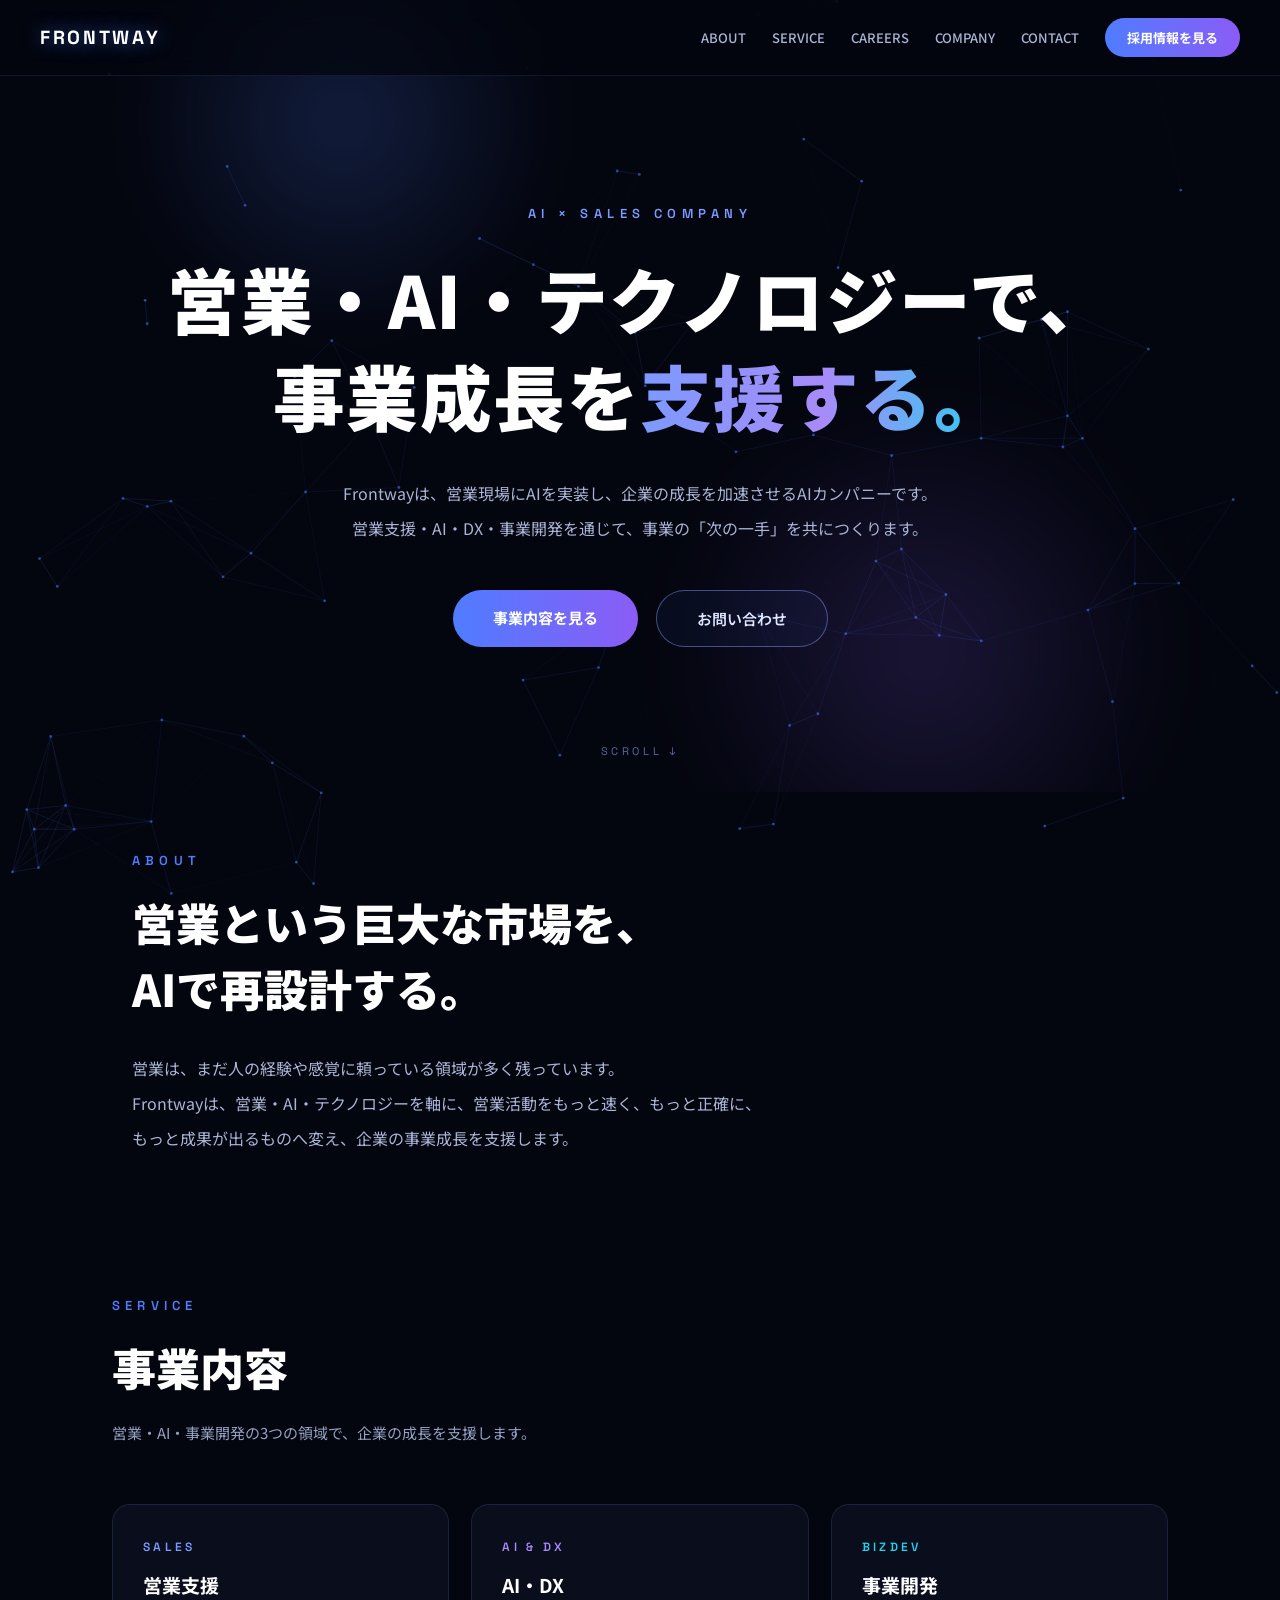
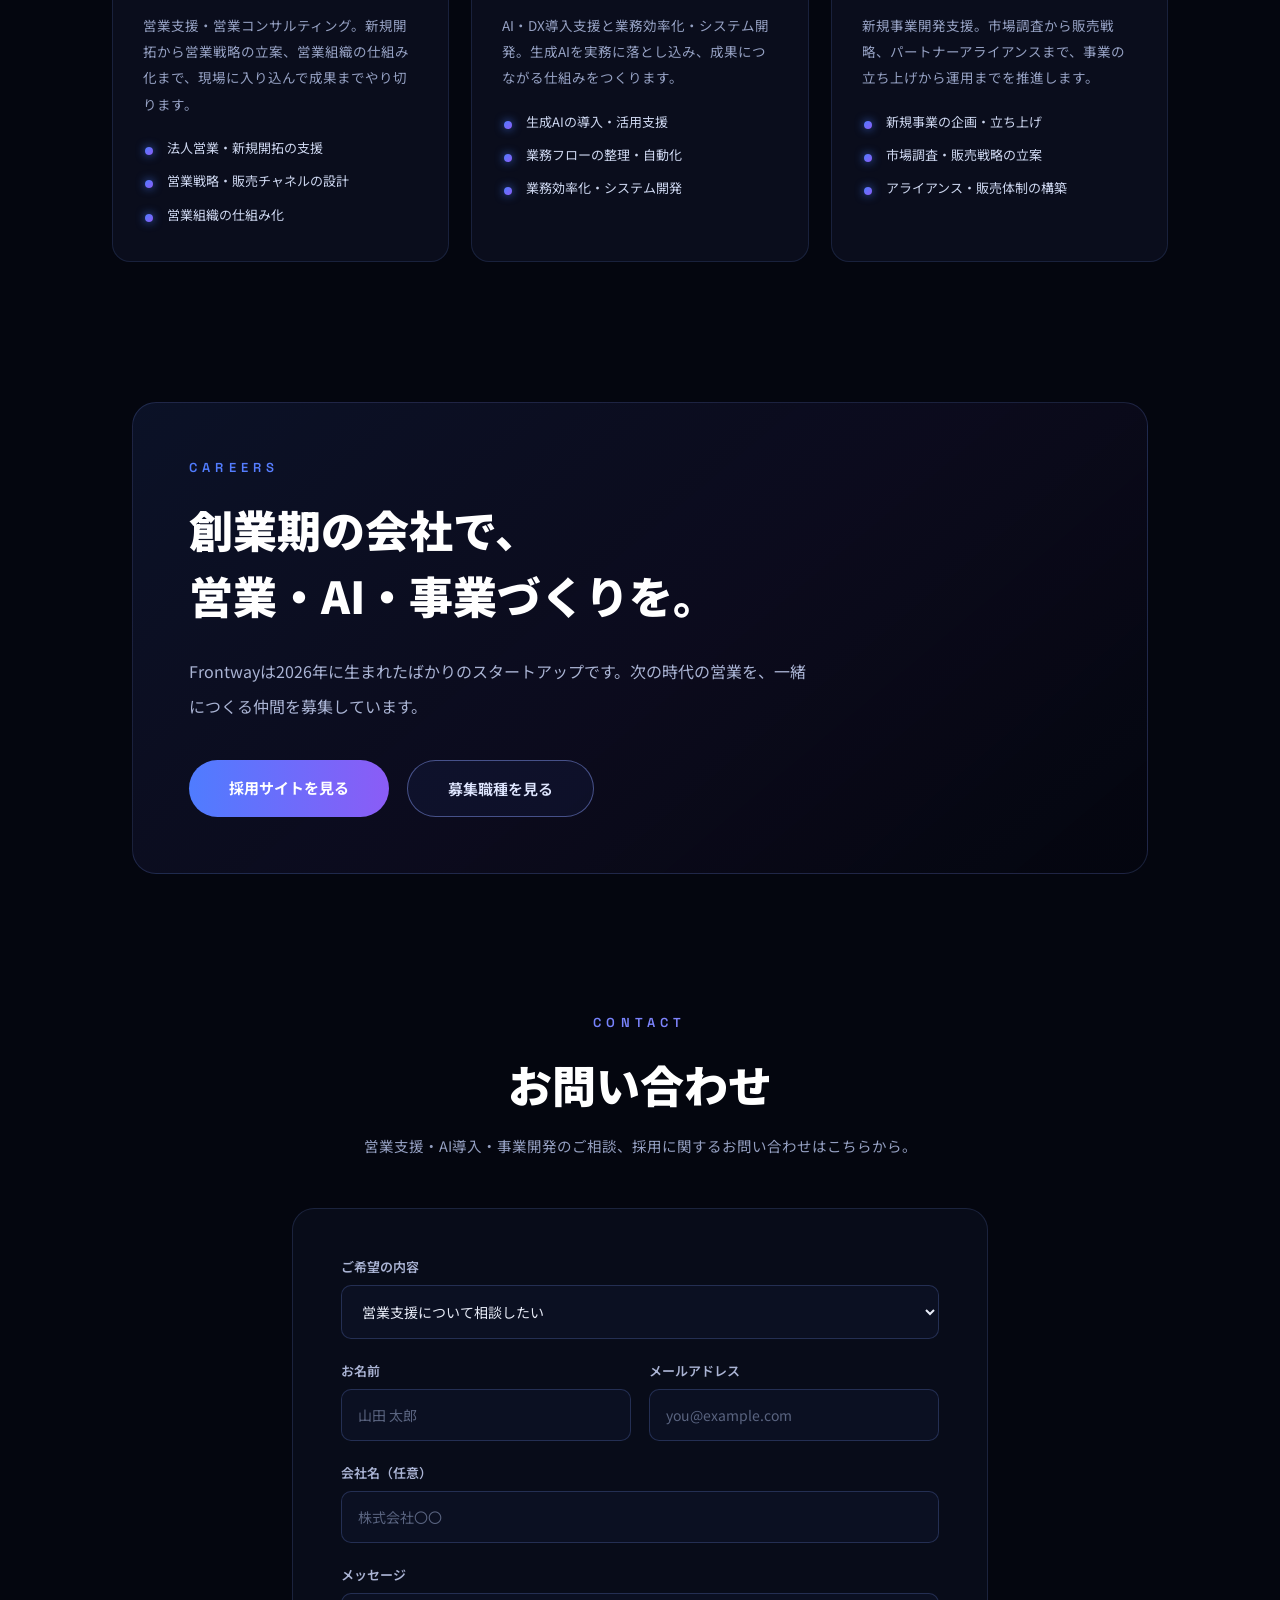
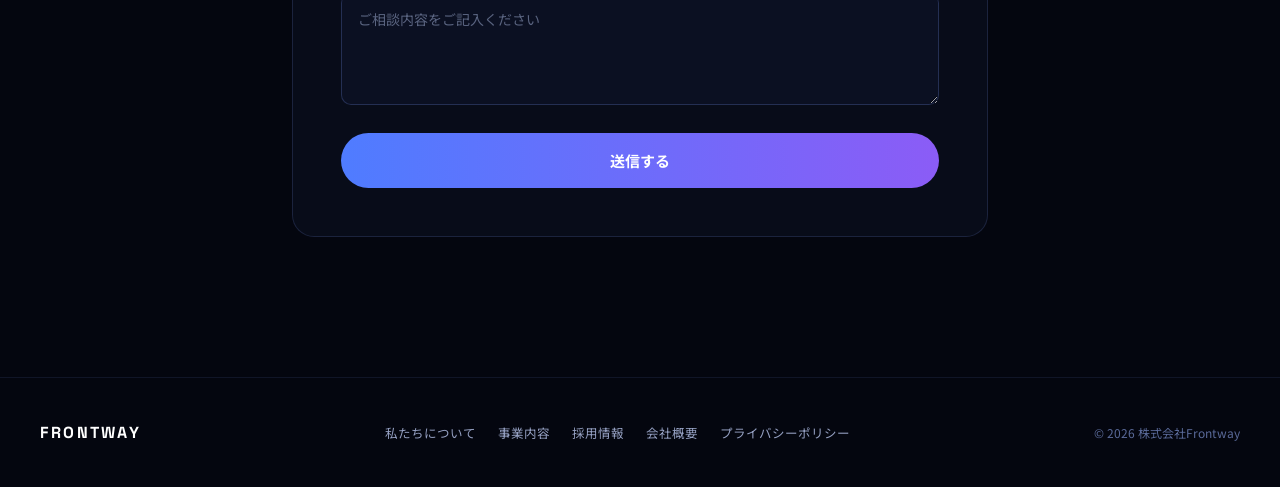
==== commit 52ded22b: "Add SEO essentials: sitemap, robots.txt, canonical and OGP tags Canonical URLs point to https://fron" ====
--- a/index.html
+++ b/index.html
@@ -5,6 +5,13 @@
 <meta name="viewport" content="width=device-width, initial-scale=1">
 <title>株式会社Frontway | 営業・AI・テクノロジーで、事業成長を支援する。</title>
 <meta name="description" content="株式会社Frontwayは、営業支援・AI・DX導入支援・事業開発を軸に、企業の事業成長を支援するAIカンパニーです。">
+<link rel="canonical" href="https://frontway.jp/">
+<meta property="og:title" content="株式会社Frontway | 営業・AI・テクノロジーで、事業成長を支援する。">
+<meta property="og:description" content="株式会社Frontwayは、営業支援・AI・DX導入支援・事業開発を軸に、企業の事業成長を支援するAIカンパニーです。">
+<meta property="og:type" content="website">
+<meta property="og:url" content="https://frontway.jp/">
+<meta property="og:site_name" content="株式会社Frontway">
+<meta property="og:locale" content="ja_JP">
 <link rel="preconnect" href="https://fonts.googleapis.com">
 <link href="https://fonts.googleapis.com/css2?family=Noto+Sans+JP:wght@400;500;700;900&family=Space+Grotesk:wght@400;500;600;700&display=swap" rel="stylesheet">
 <link rel="stylesheet" href="css/site.css?v=20260829">
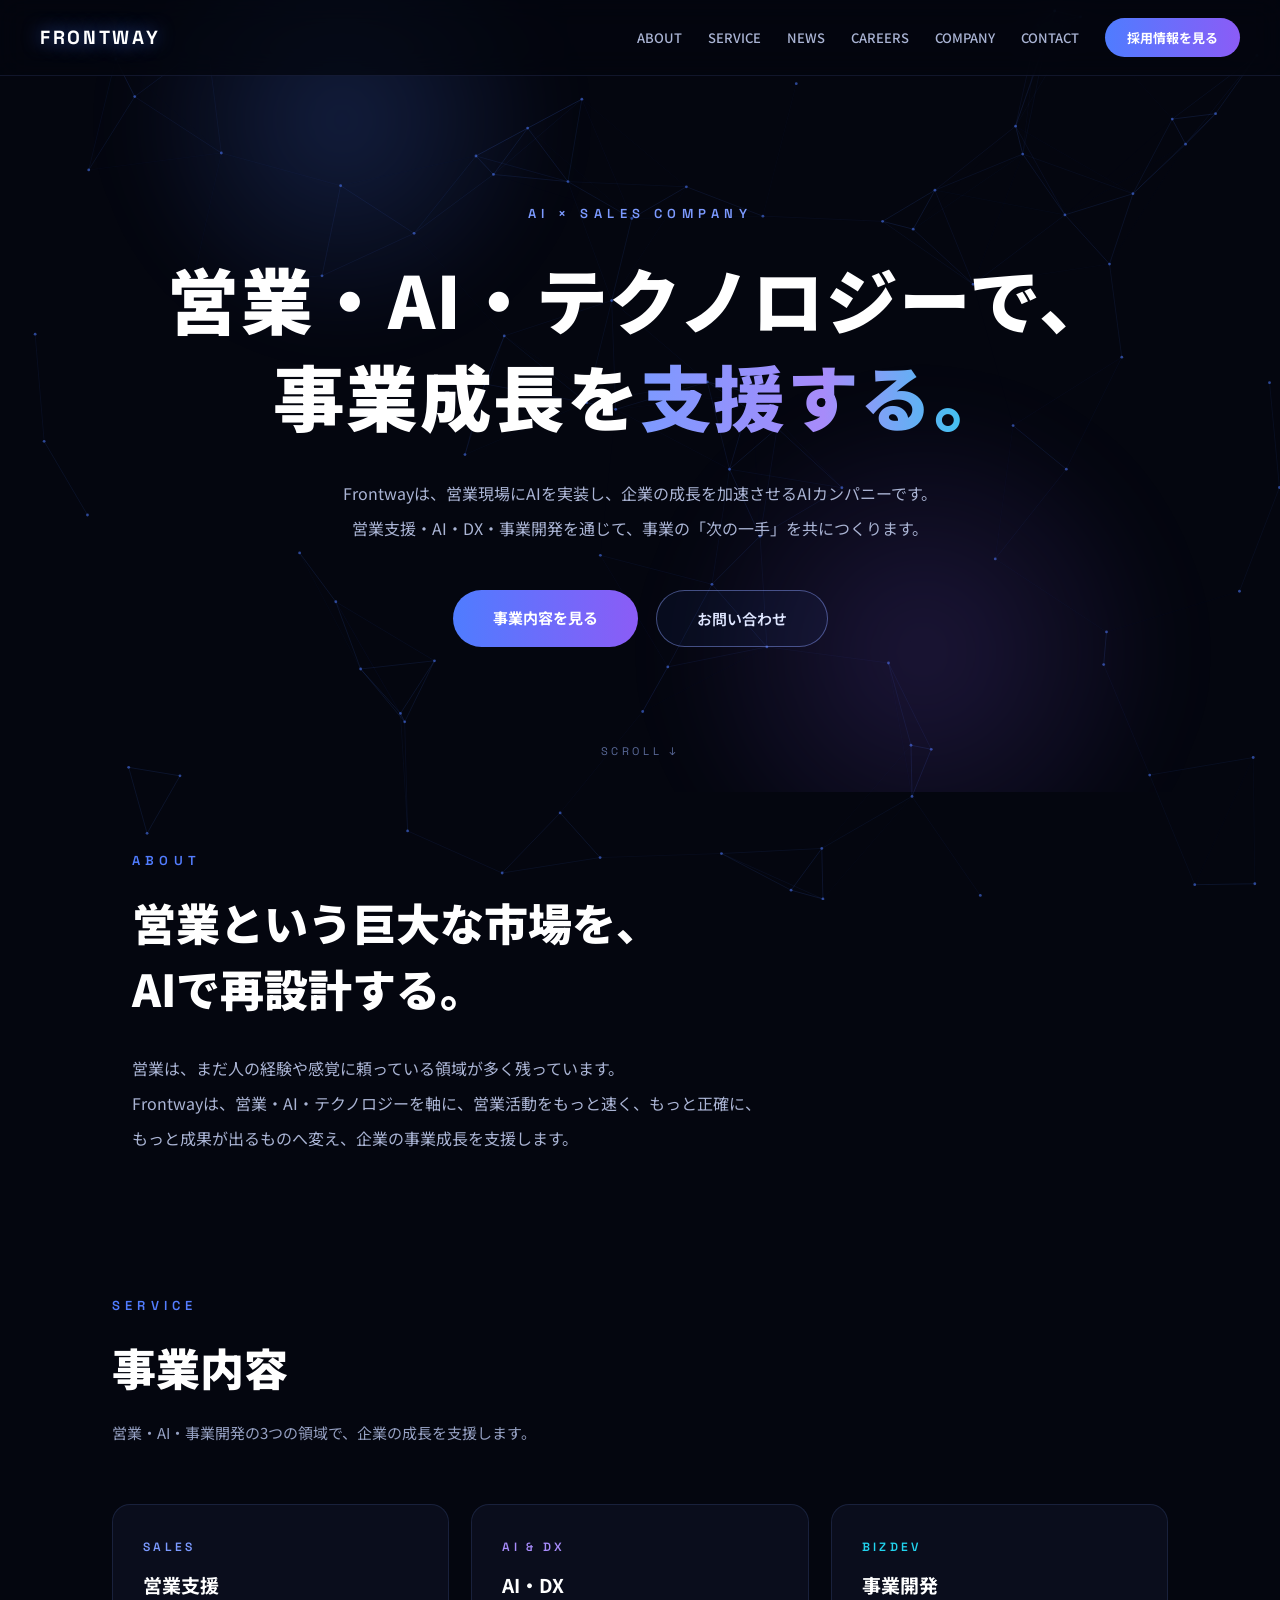
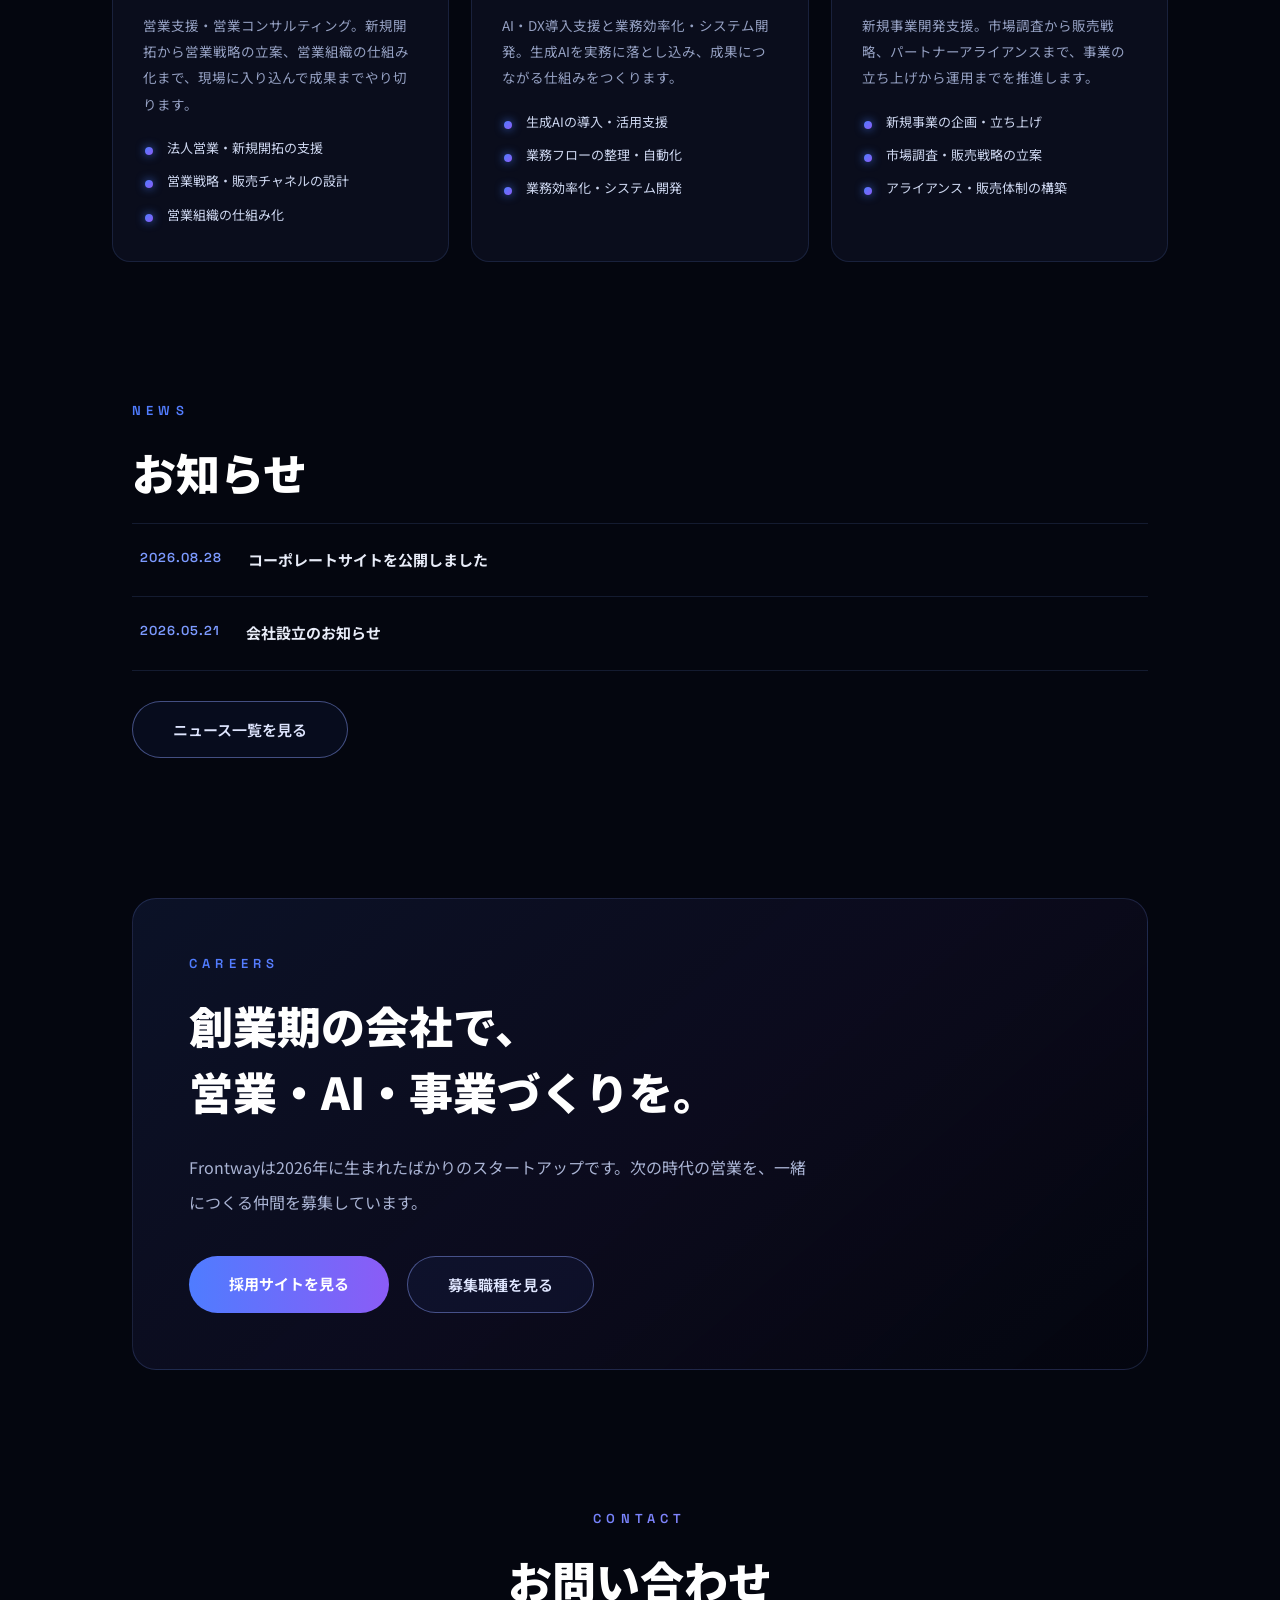
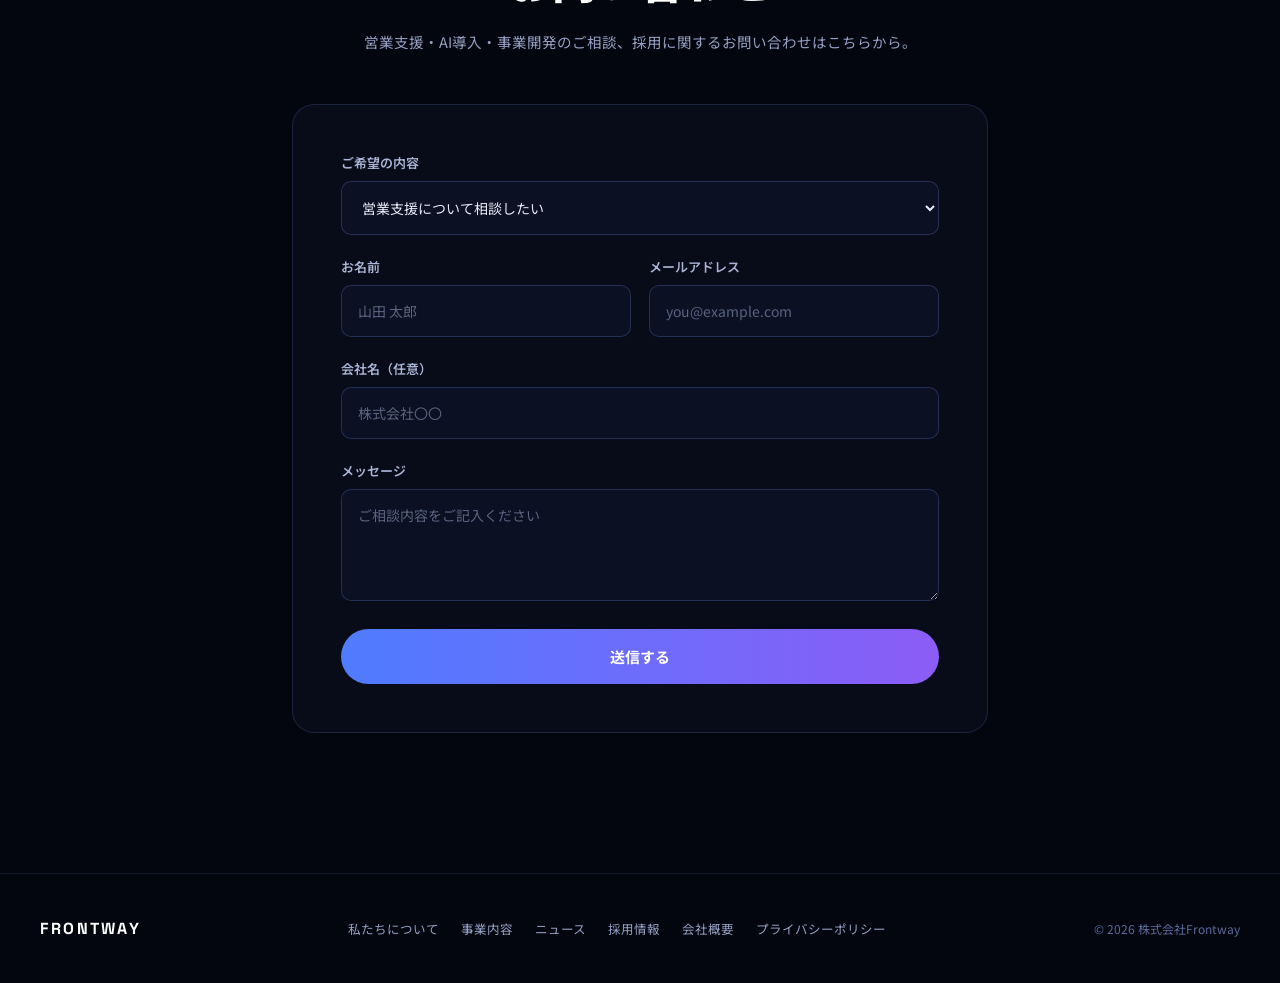
==== commit cee521b8: "Add NEWS section on TOP and news list page - news.html: list page with founding and site-launch anno" ====
--- a/index.html
+++ b/index.html
@@ -14,7 +14,7 @@
 <meta property="og:locale" content="ja_JP">
 <link rel="preconnect" href="https://fonts.googleapis.com">
 <link href="https://fonts.googleapis.com/css2?family=Noto+Sans+JP:wght@400;500;700;900&family=Space+Grotesk:wght@400;500;600;700&display=swap" rel="stylesheet">
-<link rel="stylesheet" href="css/site.css?v=20260829">
+<link rel="stylesheet" href="css/site.css?v=20260830">
 </head>
 <body>
 
@@ -39,6 +39,7 @@
   <div class="fw-links">
     <a href="#about">ABOUT</a>
     <a href="#service">SERVICE</a>
+    <a href="#news">NEWS</a>
     <a href="careers/index.html">CAREERS</a>
     <a href="company.html">COMPANY</a>
     <a href="#contact">CONTACT</a>
@@ -52,6 +53,7 @@
 <div id="fw-menu" class="fw-menu">
   <a href="#about">ABOUT</a>
   <a href="#service">SERVICE</a>
+  <a href="news.html">NEWS</a>
   <a href="careers/index.html">CAREERS</a>
   <a href="company.html">COMPANY</a>
   <a href="#contact">CONTACT</a>
@@ -115,6 +117,26 @@
         <li style="font-size:13px">市場調査・販売戦略の立案</li>
         <li style="font-size:13px">アライアンス・販売体制の構築</li>
       </ul>
+    </div>
+  </div>
+</section>
+
+<section id="news" class="fw-section">
+  <div class="fw-reveal">
+    <div class="fw-label">NEWS</div>
+    <h2 class="fw-h2" style="margin-bottom:18px">お知らせ</h2>
+    <div class="fw-news">
+      <a class="fw-news-item" href="news.html">
+        <span class="date">2026.08.28</span>
+        <span class="ttl">コーポレートサイトを公開しました</span>
+      </a>
+      <a class="fw-news-item" href="news.html">
+        <span class="date">2026.05.21</span>
+        <span class="ttl">会社設立のお知らせ</span>
+      </a>
+    </div>
+    <div style="margin-top:30px">
+      <a href="news.html" class="fw-btn-ghost">ニュース一覧を見る</a>
     </div>
   </div>
 </section>
@@ -176,6 +198,7 @@
   <nav>
     <a href="#about">私たちについて</a>
     <a href="#service">事業内容</a>
+    <a href="news.html">ニュース</a>
     <a href="careers/index.html">採用情報</a>
     <a href="company.html">会社概要</a>
     <a href="privacy.html">プライバシーポリシー</a>
--- a/css/site.css
+++ b/css/site.css
@@ -112,6 +112,16 @@
 .fw-form-cols{display:grid;grid-template-columns:1fr 1fr;gap:18px}
 .fw-form-done{display:none;text-align:center;padding:10px 0 0;color:#7c9aff;font-size:14px;font-weight:600}
 
+/* news list */
+.fw-news{border-top:1px solid rgba(124,154,255,.14)}
+.fw-news-item{display:flex;gap:26px;padding:22px 8px;border-bottom:1px solid rgba(124,154,255,.14);text-decoration:none;transition:background .2s ease}
+a.fw-news-item:hover{background:rgba(79,124,255,.06)}
+a.fw-news-item:hover .ttl{color:#fff}
+.fw-news-item .date{font-family:'Space Grotesk',sans-serif;font-size:13px;font-weight:600;letter-spacing:.08em;color:#7c9aff;white-space:nowrap;line-height:1.9}
+.fw-news-item .txt{display:flex;flex-direction:column;gap:8px;min-width:0}
+.fw-news-item .ttl{font-size:15px;font-weight:700;color:#e8ecf8;line-height:1.9;transition:color .2s ease}
+.fw-news-item .body{margin:0;font-size:13.5px;line-height:2;color:#95a0c2}
+
 /* reveal on scroll */
 .fw-reveal{opacity:0;transform:translateY(30px);transition:opacity .9s ease,transform .9s ease}
 .fw-reveal.is-in{opacity:1;transform:translateY(0)}
@@ -137,4 +147,5 @@
   .fw-form input,.fw-form select,.fw-form textarea{font-size:16px}
   .fw-table .fw-row{grid-template-columns:1fr;gap:6px;padding:18px 4px}
   .fw-steps{flex-direction:column}
+  .fw-news-item{flex-direction:column;gap:6px;padding:18px 4px}
 }
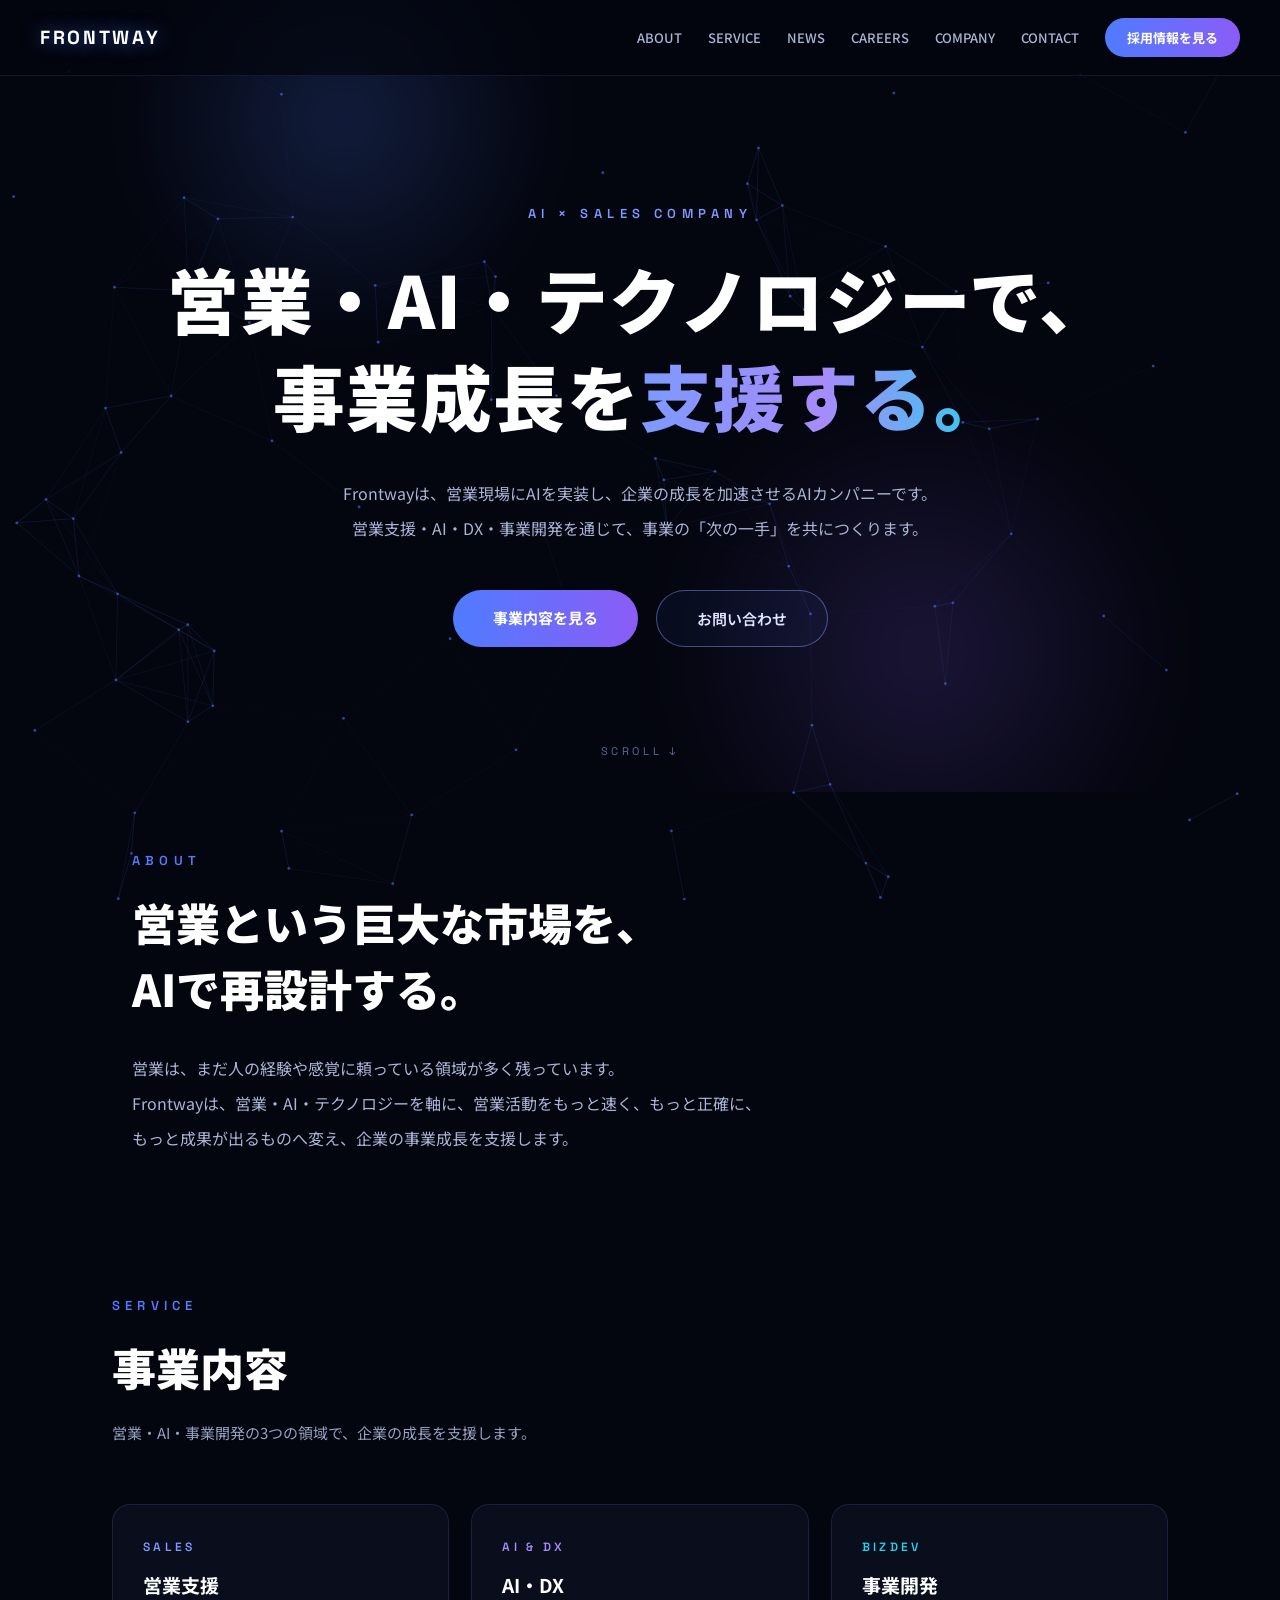
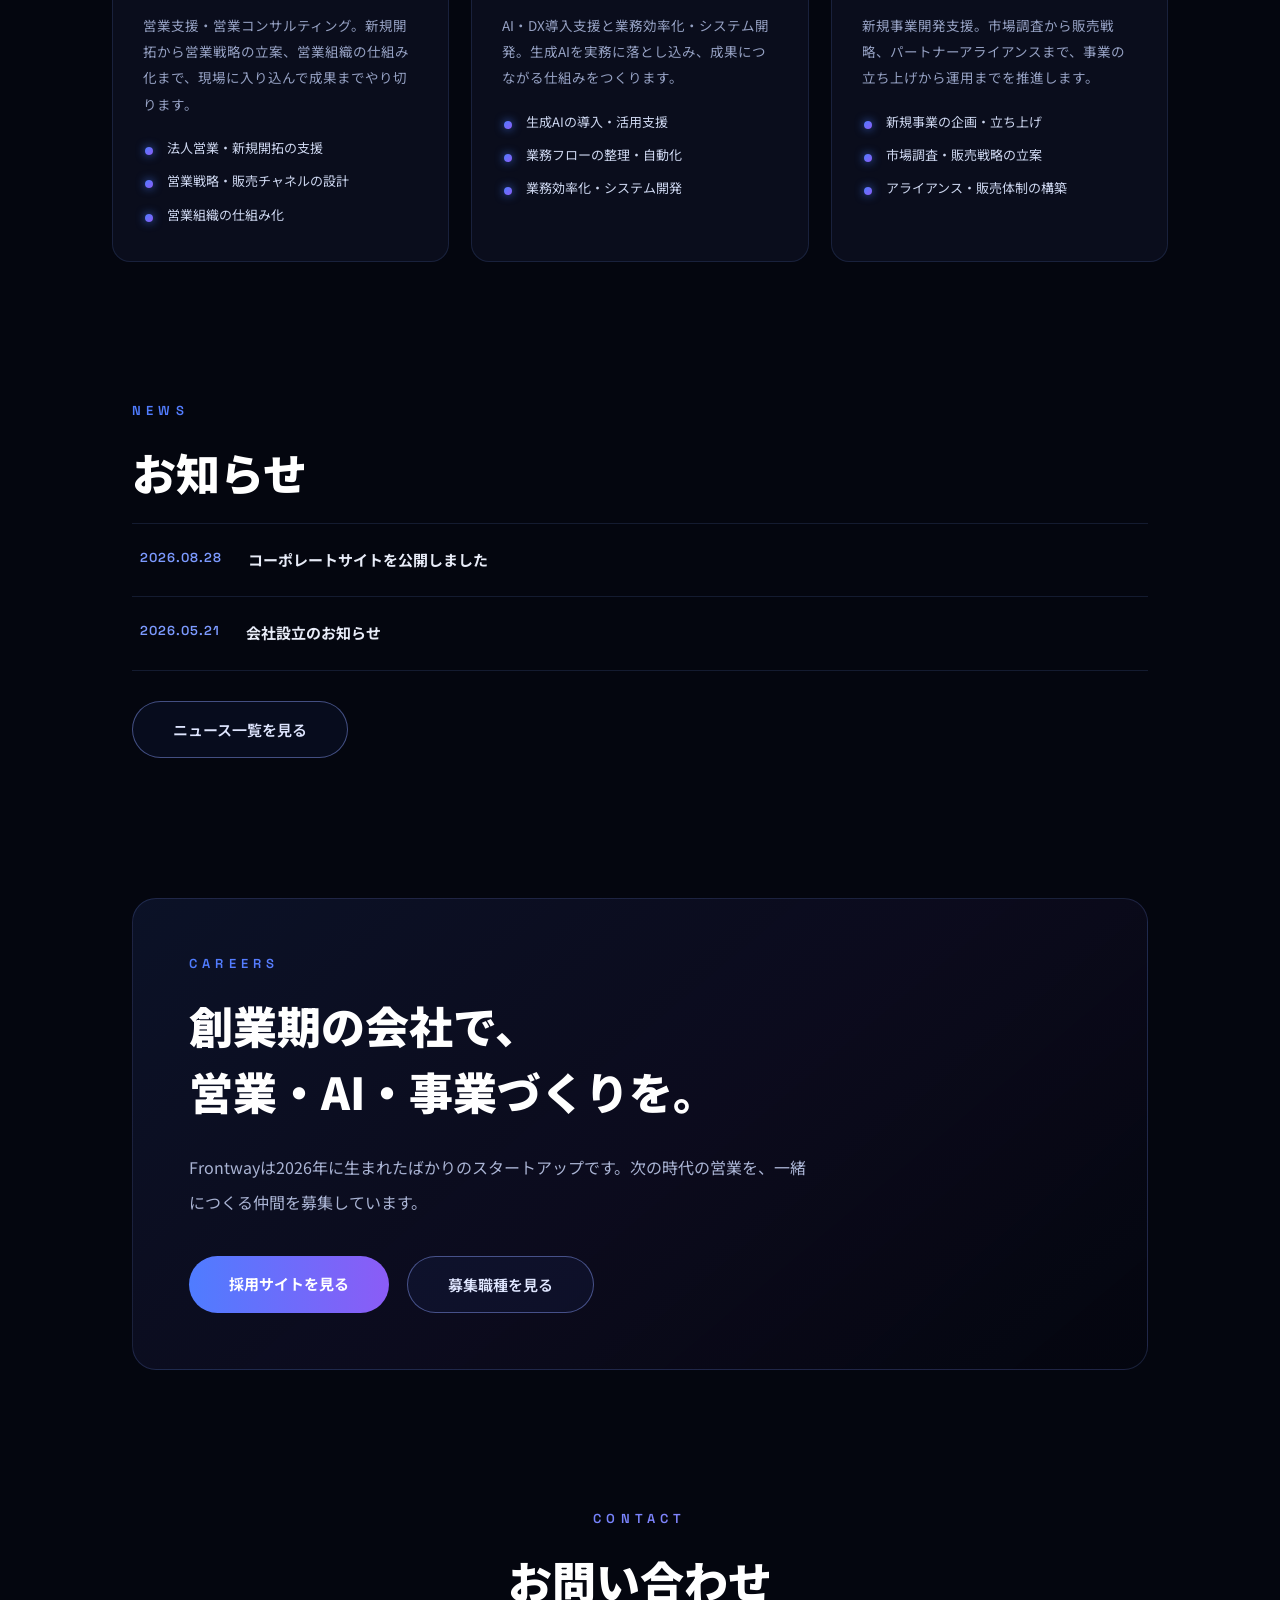
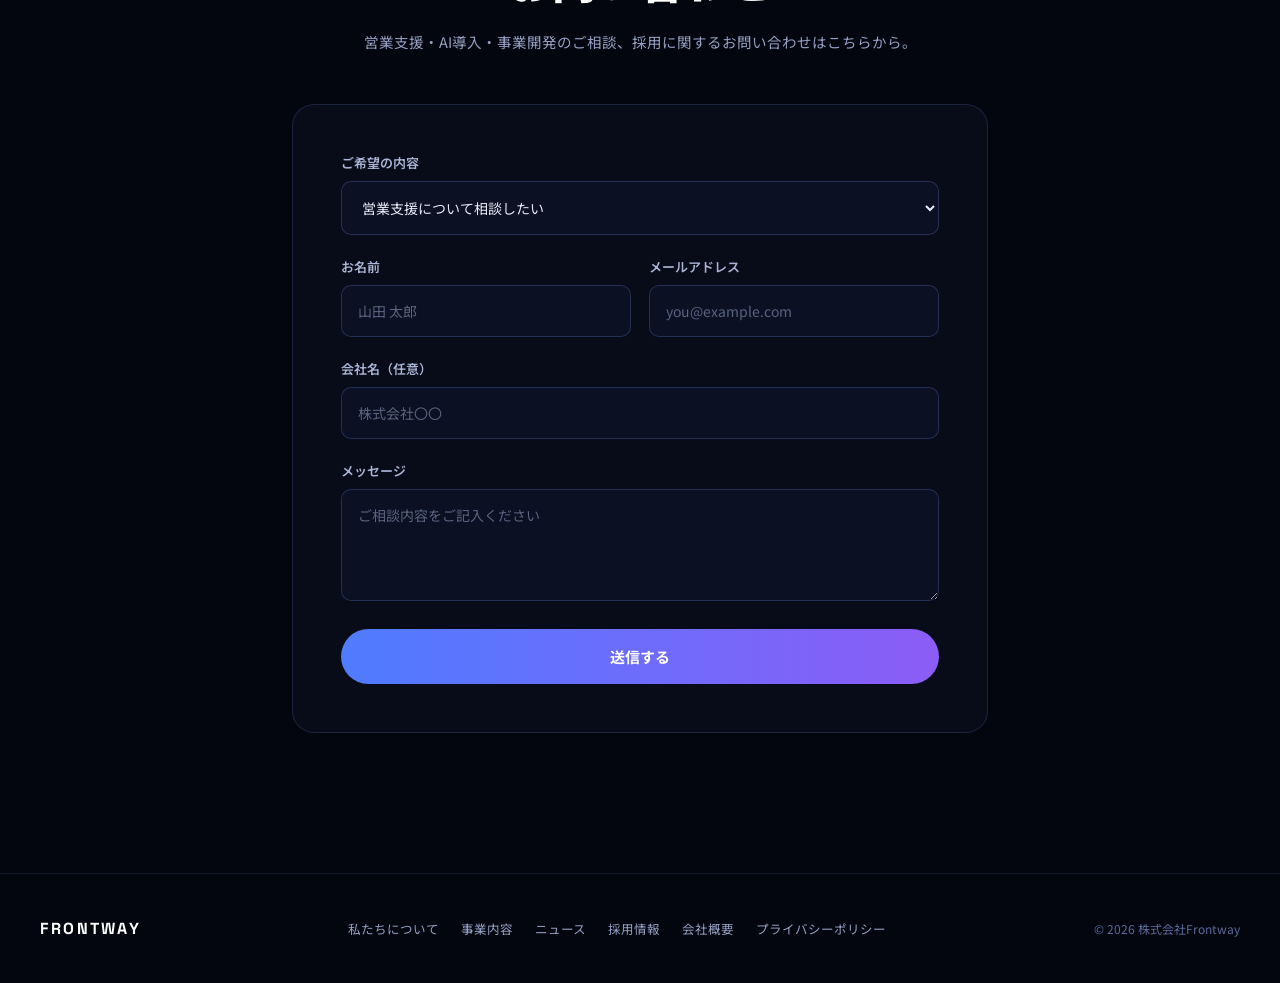
==== commit 27b57412: "Connect contact and entry forms to GAS backend Submissions are recorded to a spreadsheet and trigger" ====
--- a/index.html
+++ b/index.html
@@ -208,6 +208,6 @@
 
 </div>
 
-<script src="js/site.js"></script>
+<script src="js/site.js?v=20260830"></script>
 </body>
 </html>
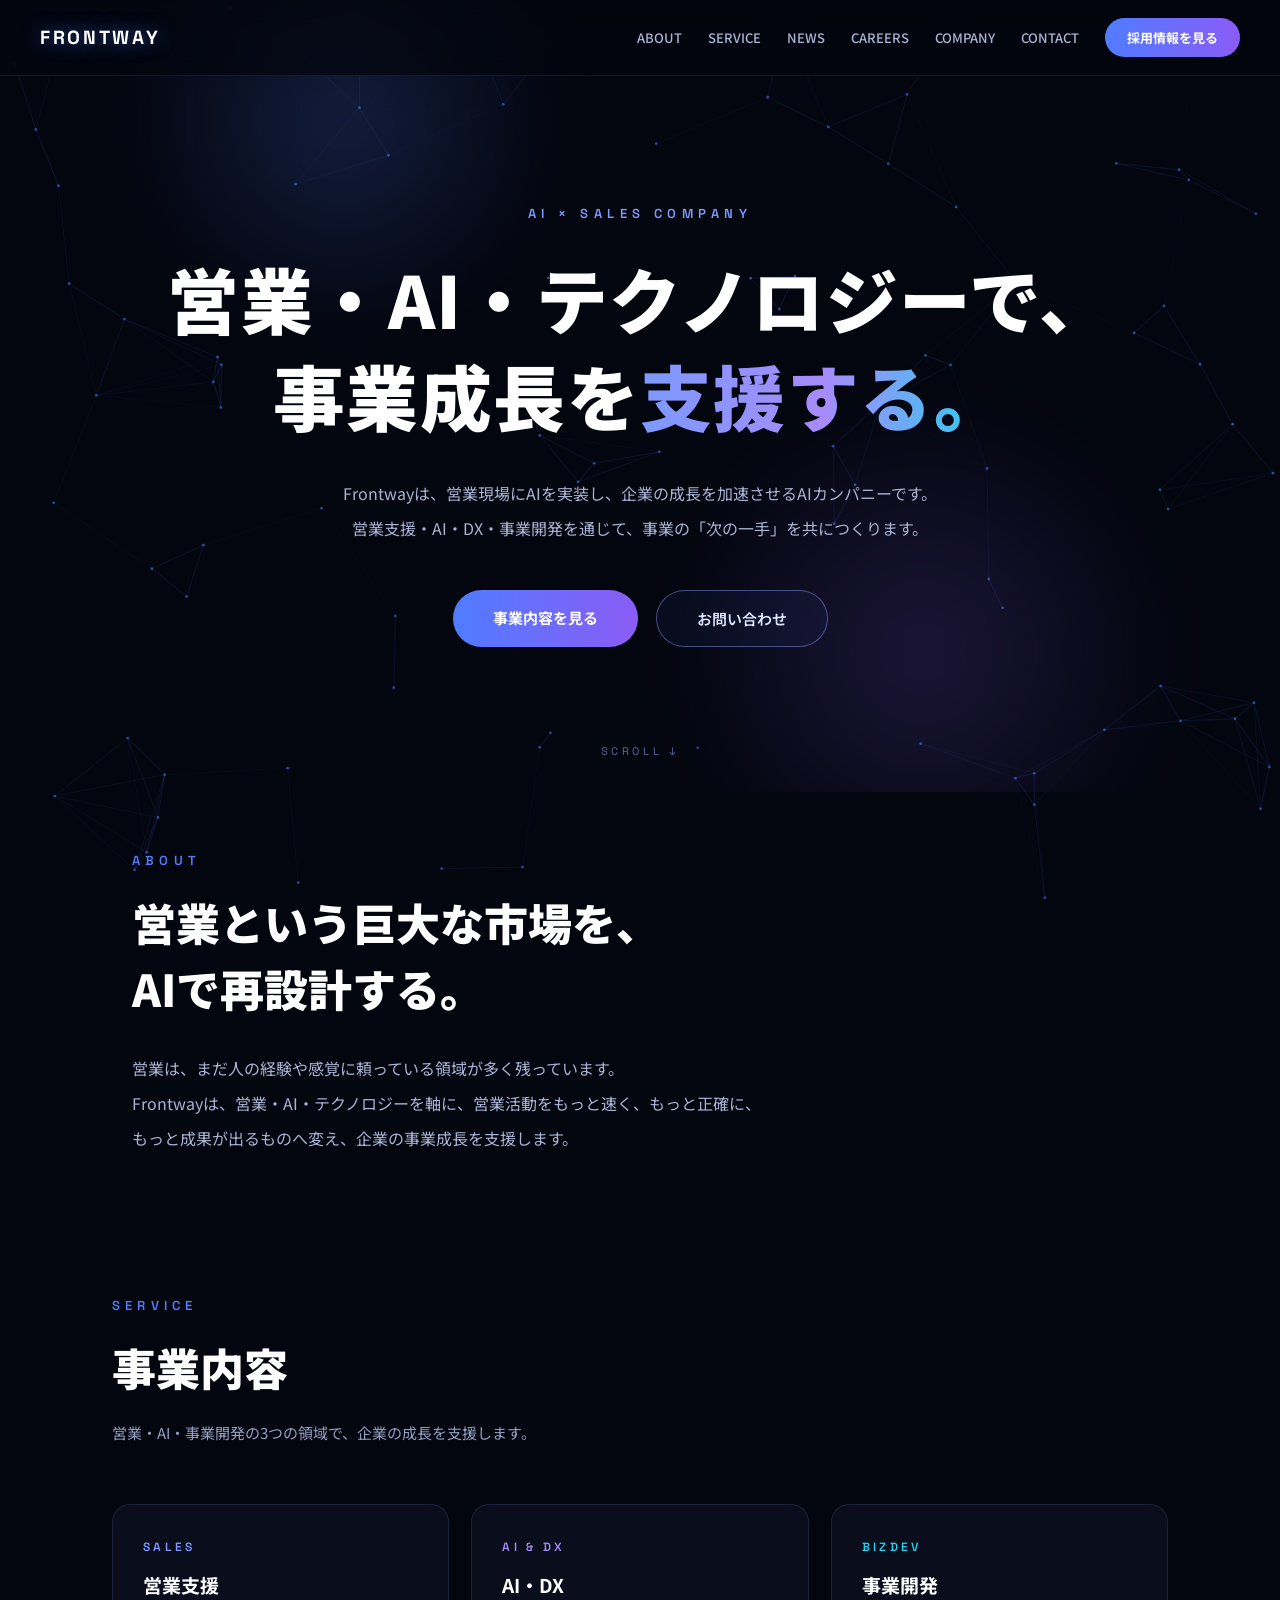
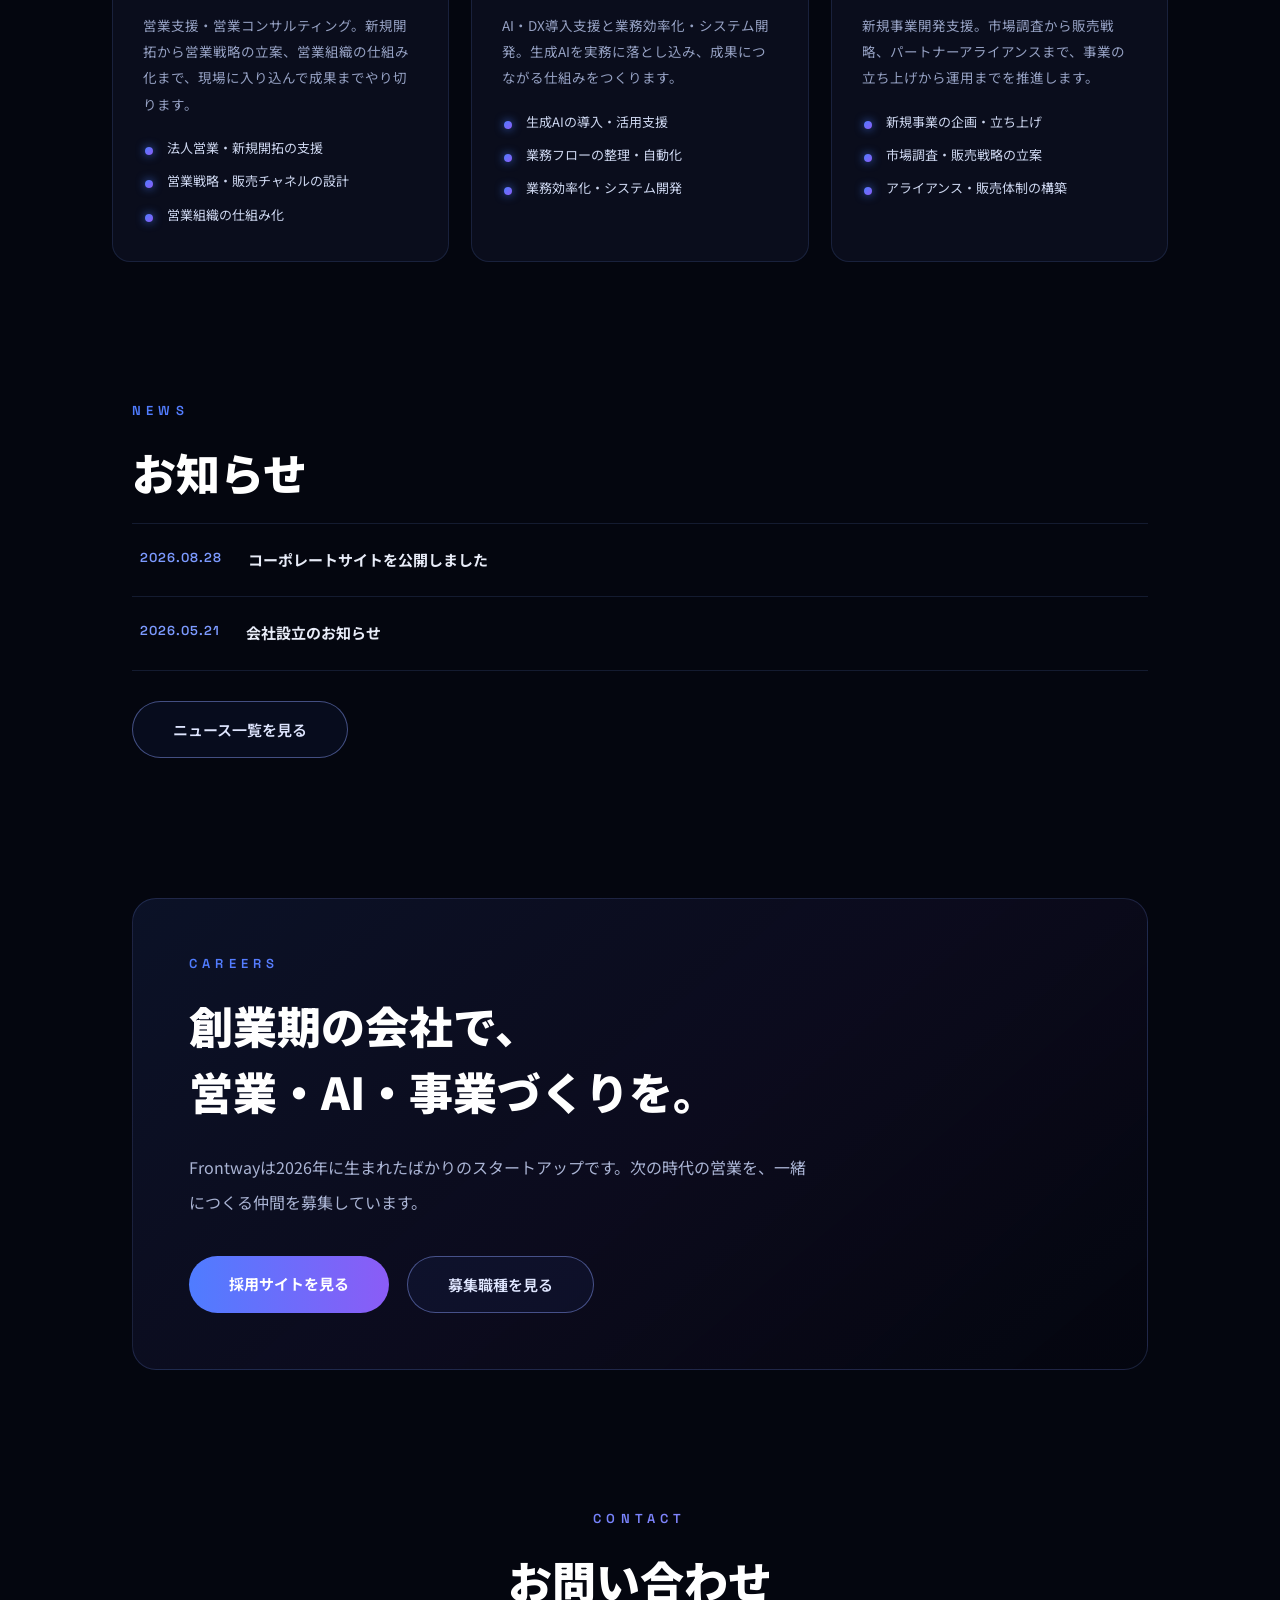
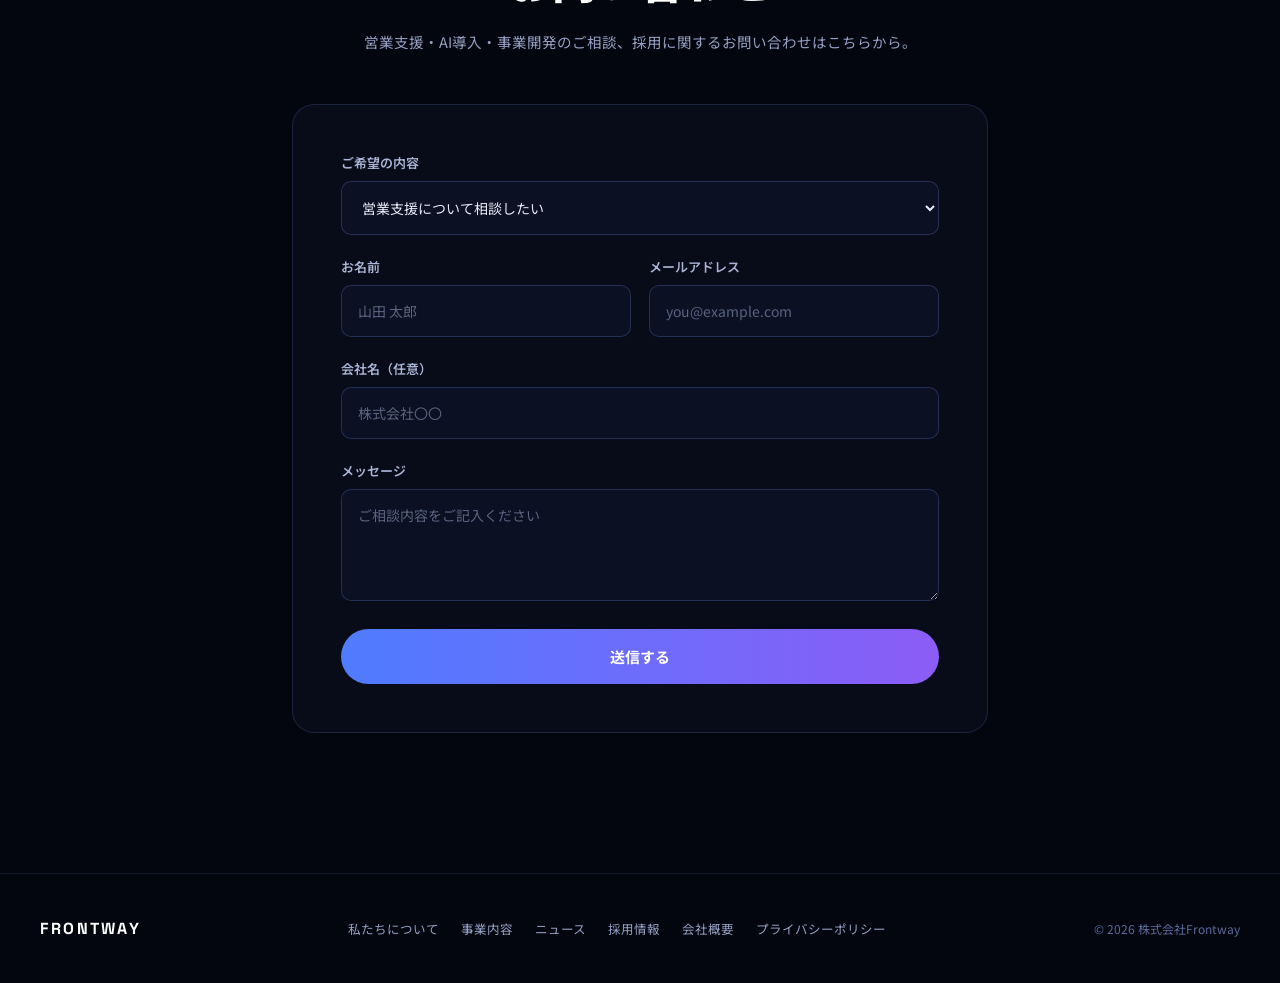
==== commit 76c15b88: "Add security hardening: headers, honeypot, backend validation - .htaccess: HSTS, X-Frame-Options, no" ====
--- a/index.html
+++ b/index.html
@@ -159,6 +159,7 @@
     <h2 class="fw-h2" style="text-align:center;margin-bottom:14px">お問い合わせ</h2>
     <p class="fw-muted" style="margin:0 0 48px;font-size:14.5px;line-height:2;text-align:center">営業支援・AI導入・事業開発のご相談、採用に関するお問い合わせはこちらから。</p>
     <form class="fw-form" data-fw-form>
+      <input type="text" name="website" tabindex="-1" autocomplete="off" aria-hidden="true" style="position:absolute;left:-9999px;height:0;width:0;opacity:0">
       <div class="fw-field">
         <label>ご希望の内容</label>
         <select name="type">
@@ -208,6 +209,6 @@
 
 </div>
 
-<script src="js/site.js?v=20260830"></script>
+<script src="js/site.js?v=20260831"></script>
 </body>
 </html>
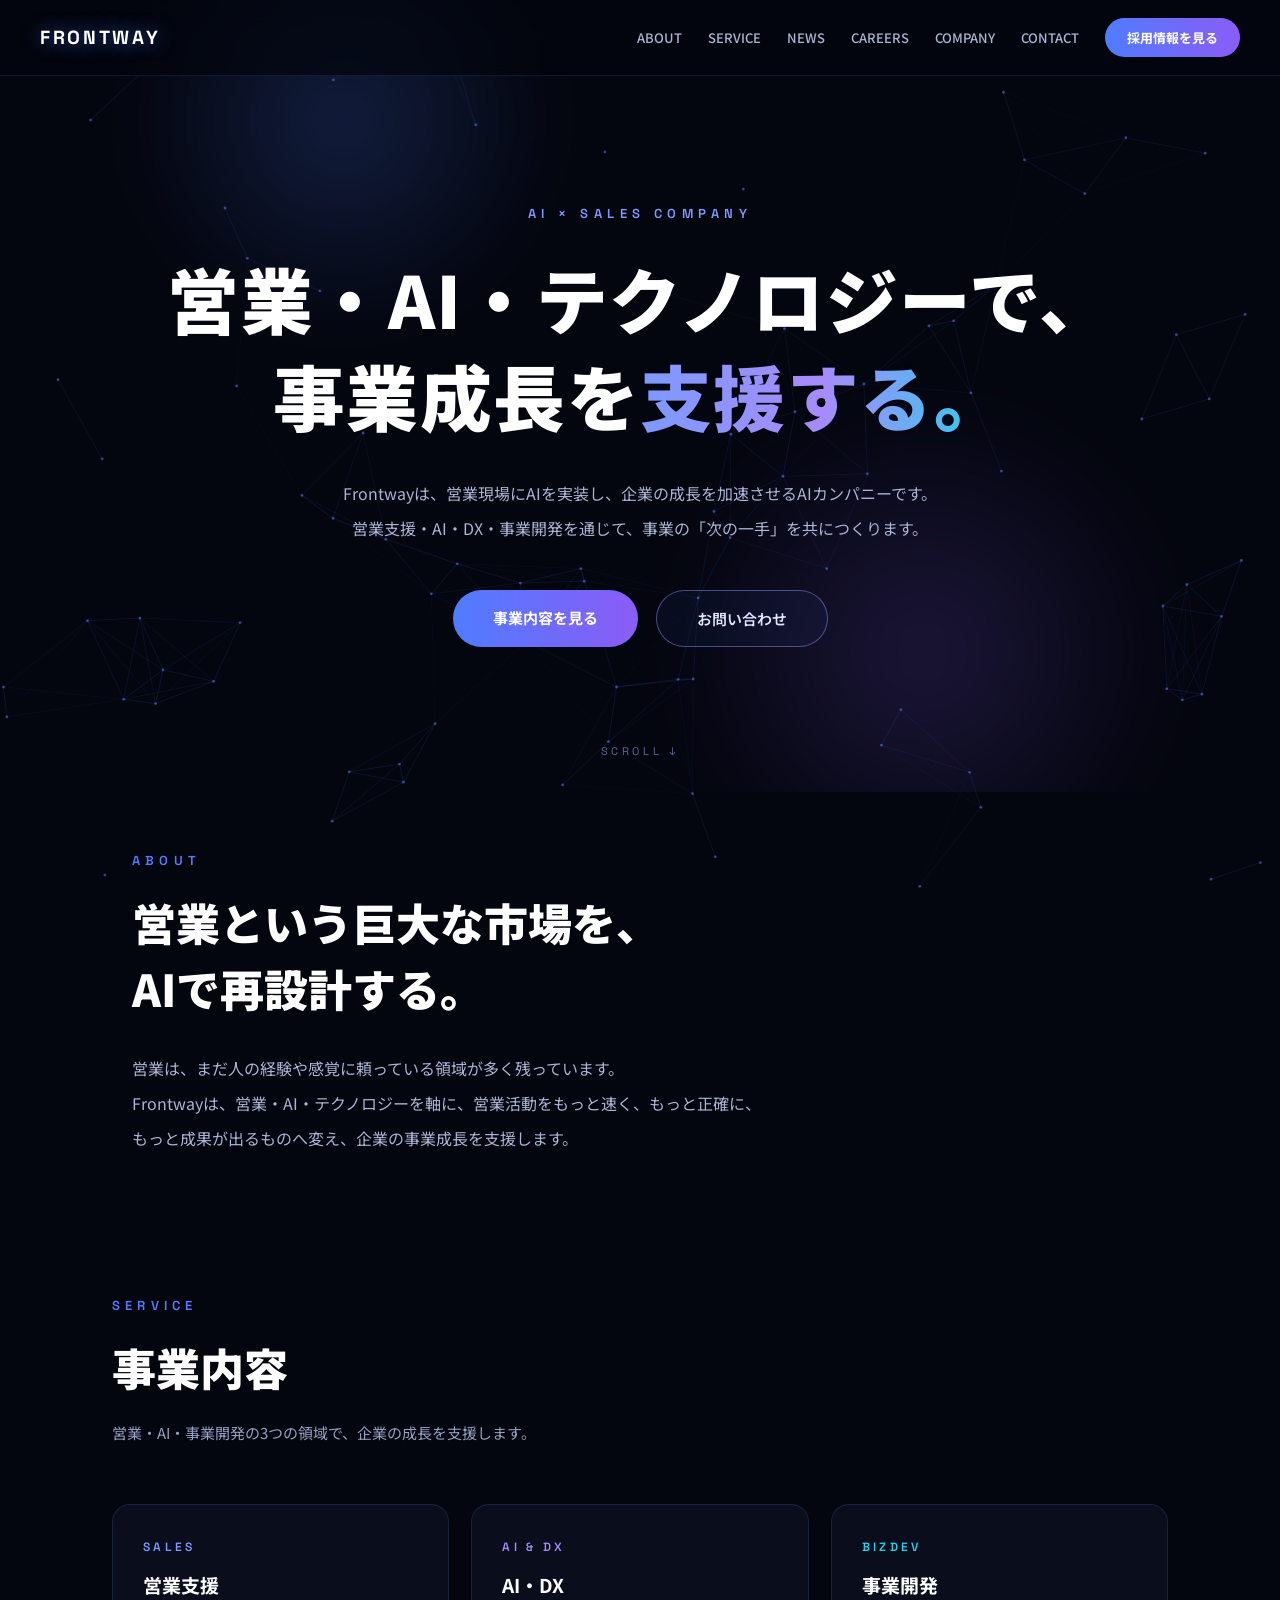
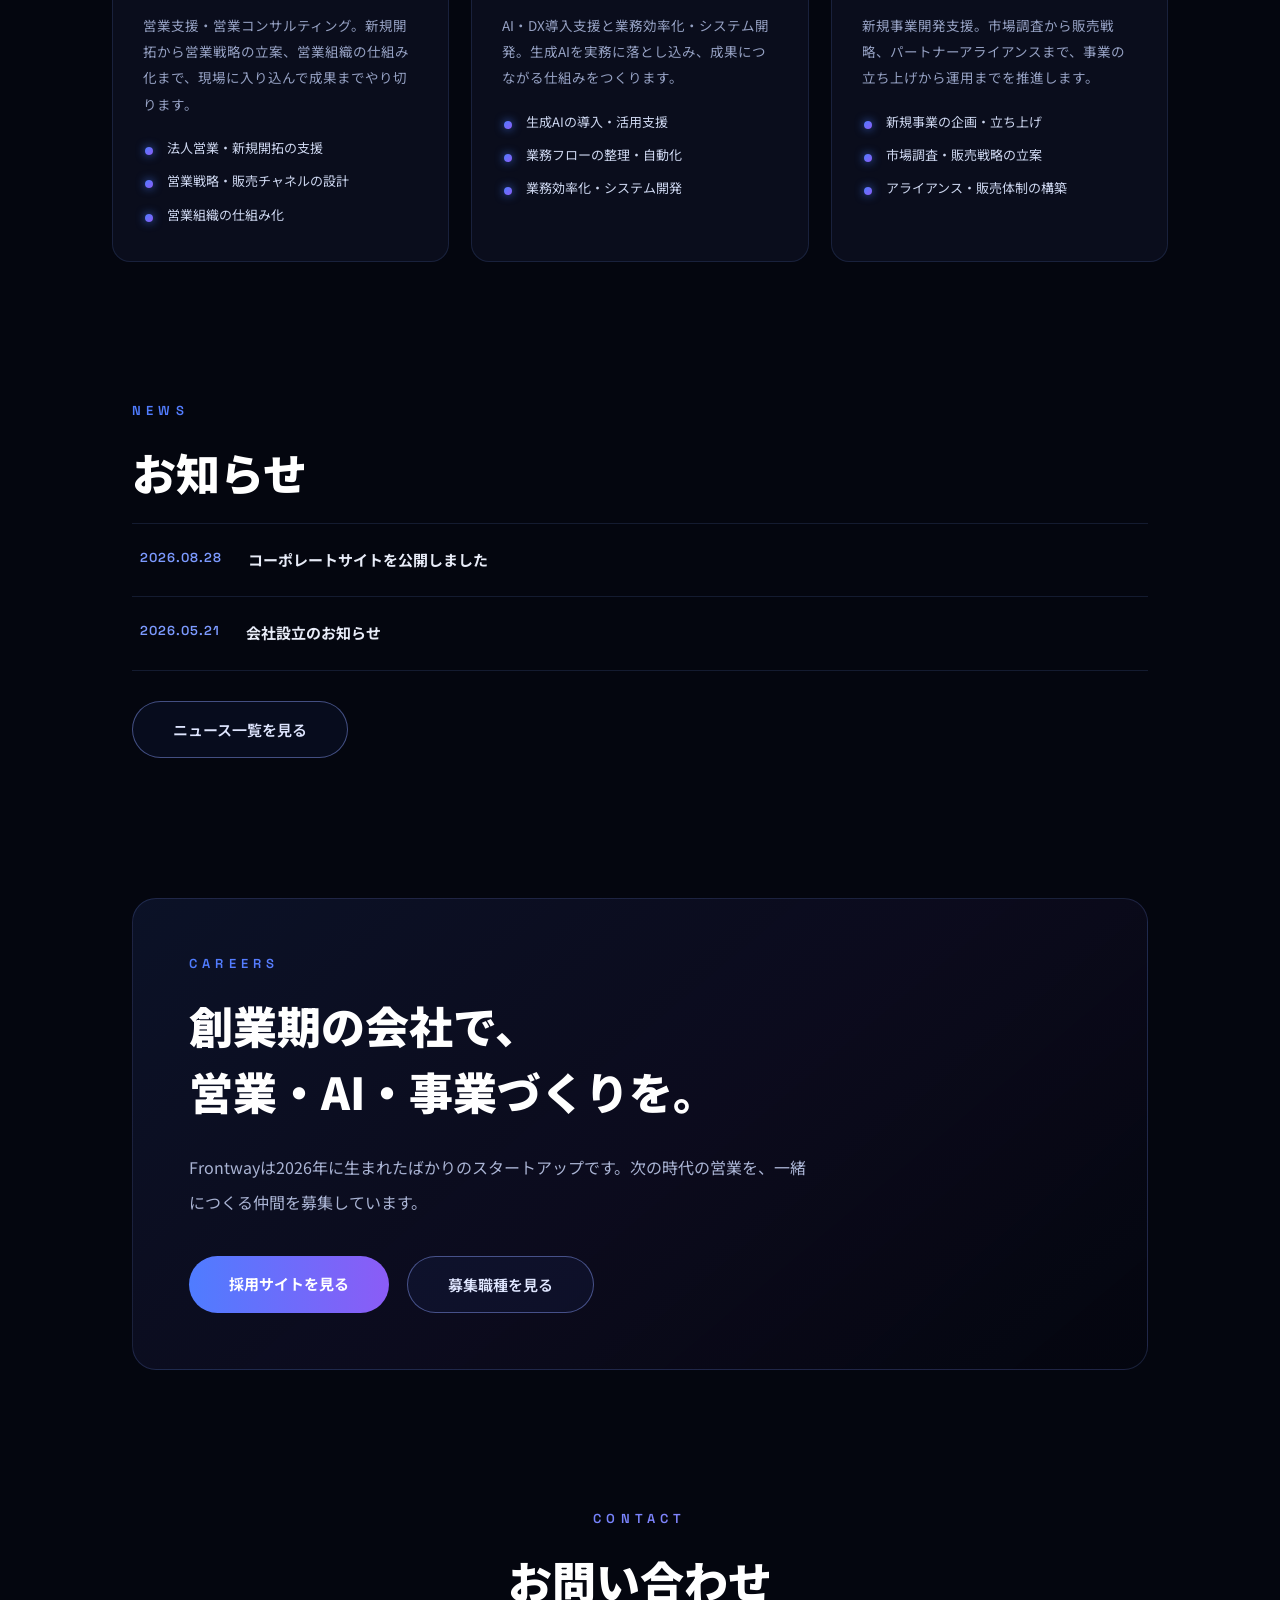
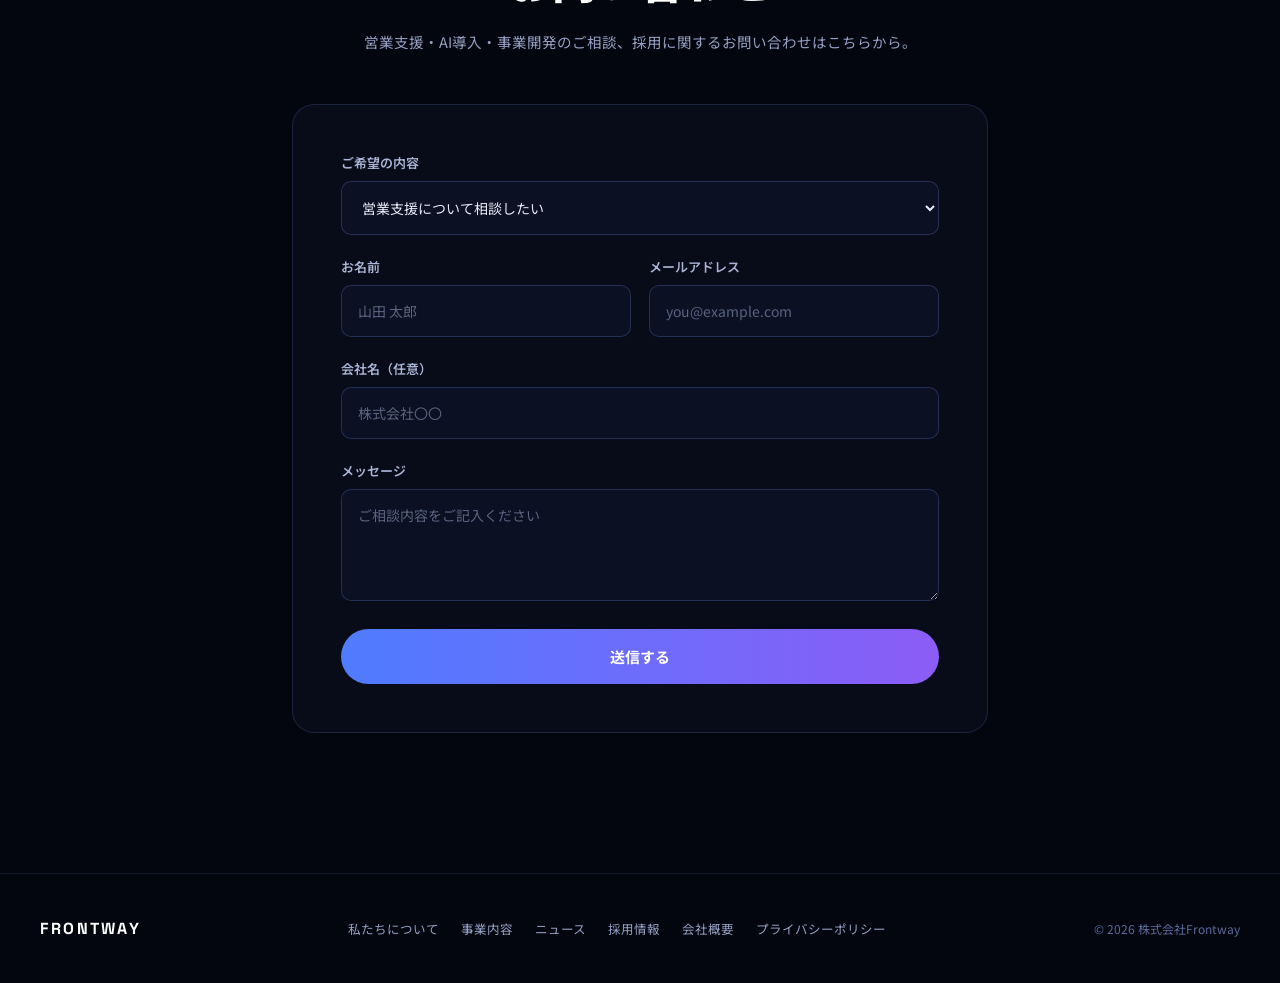
==== commit 24b1de02: "Add pre-send confirmation dialog to contact and entry forms Co-Authored-By: Claude Fable 5 <noreply@" ====
--- a/index.html
+++ b/index.html
@@ -209,6 +209,6 @@
 
 </div>
 
-<script src="js/site.js?v=20260831"></script>
+<script src="js/site.js?v=20260901"></script>
 </body>
 </html>
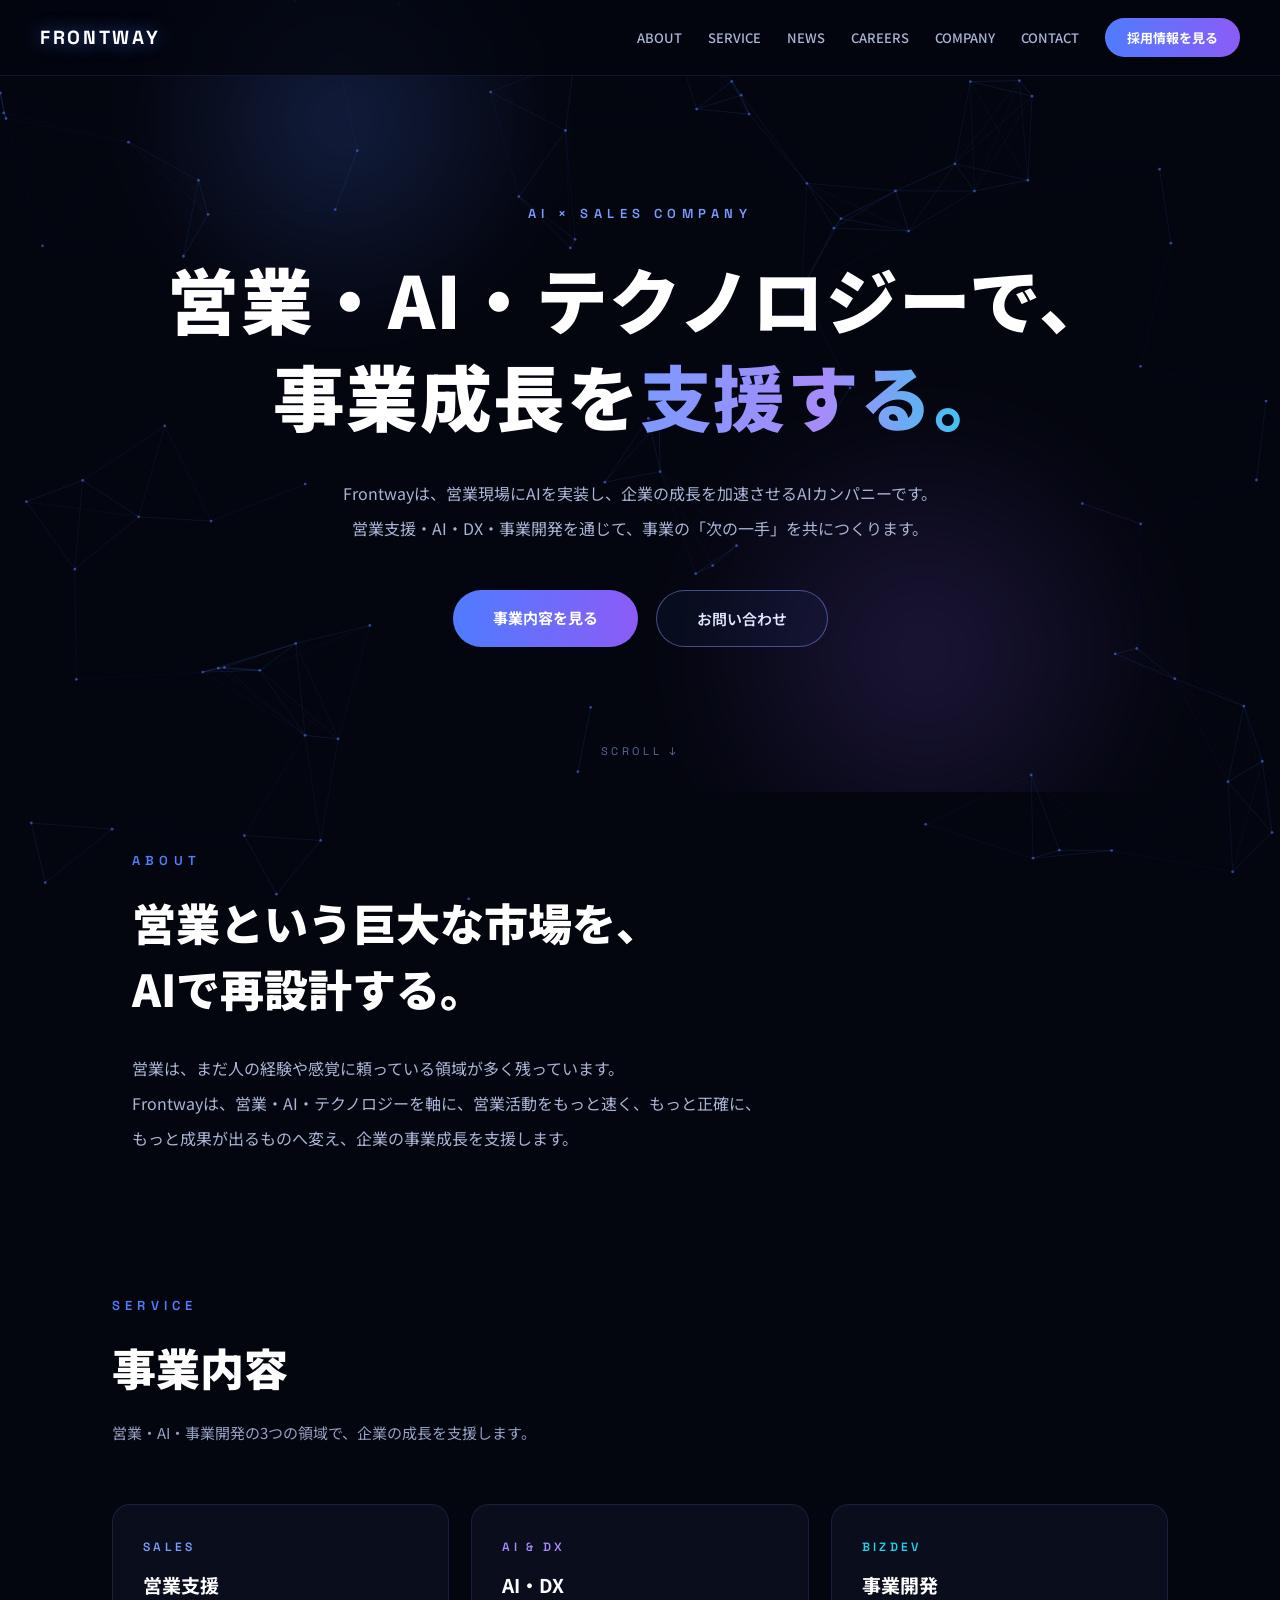
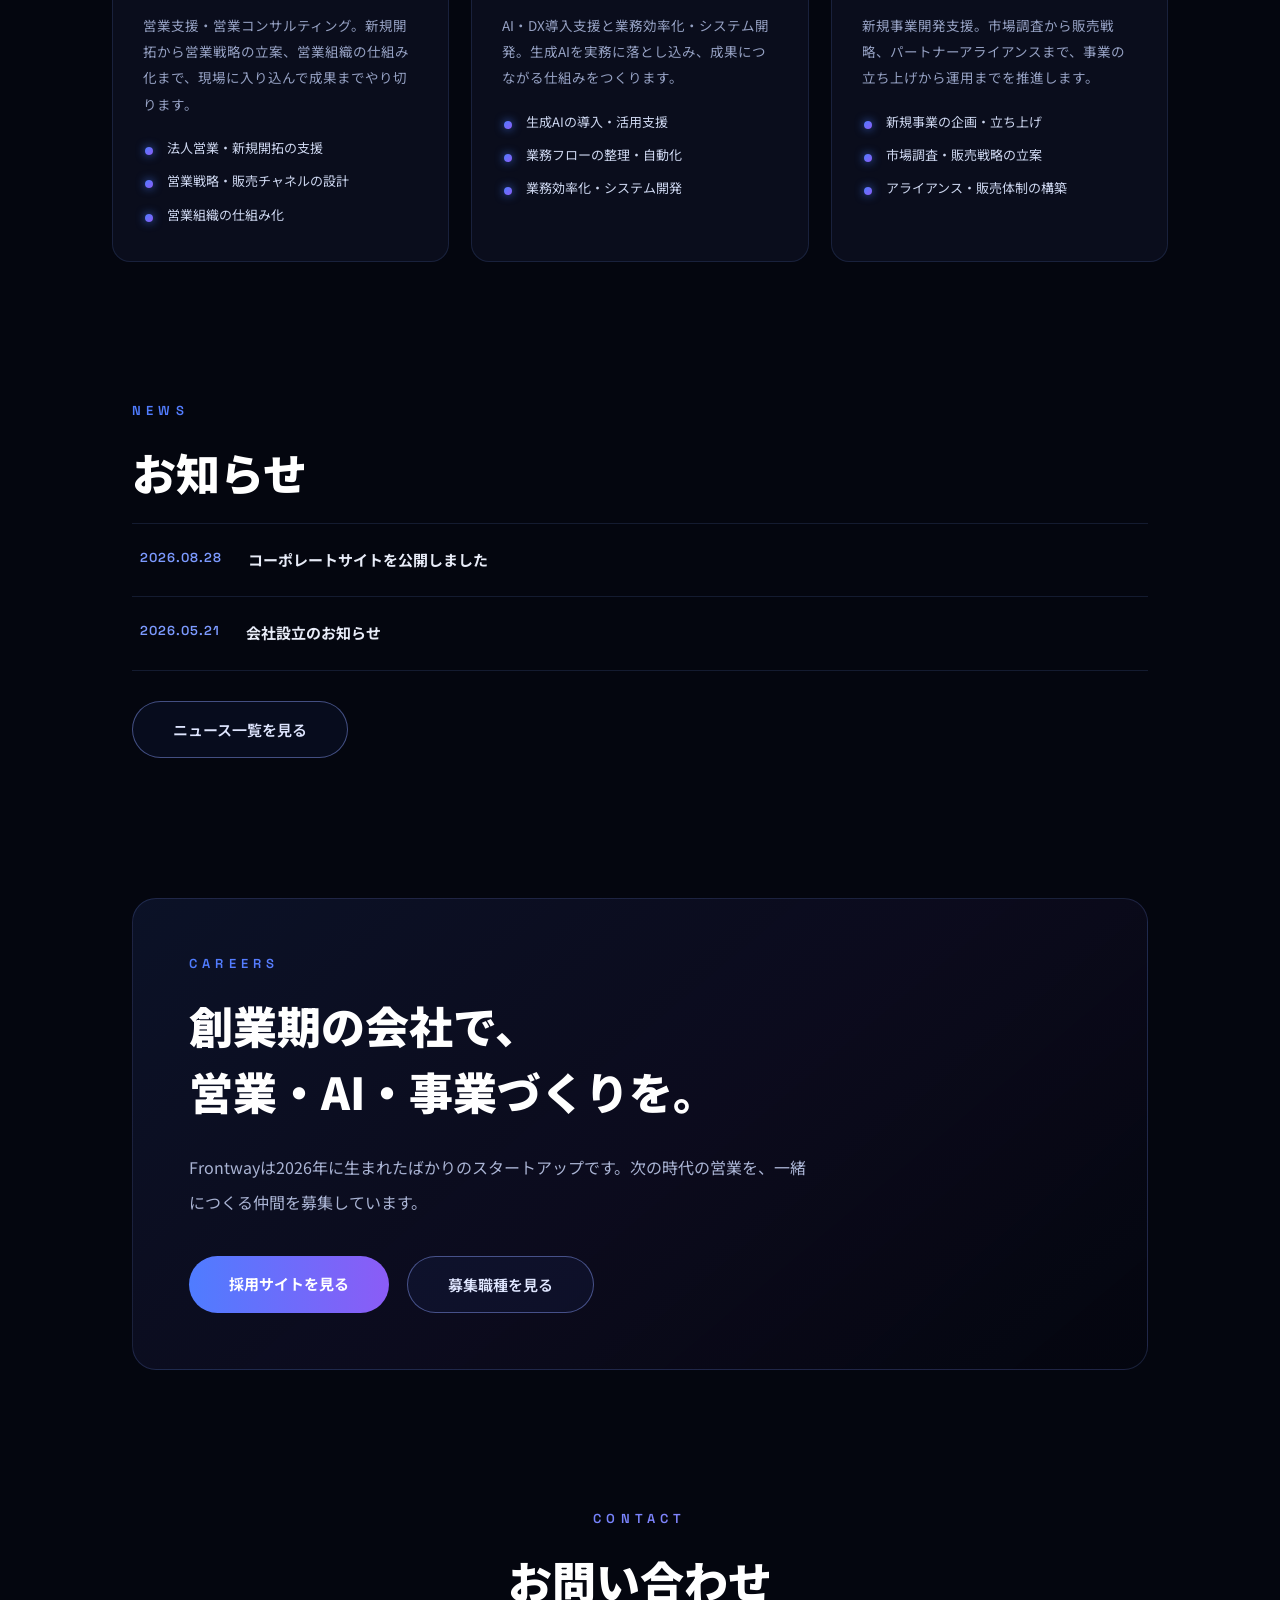
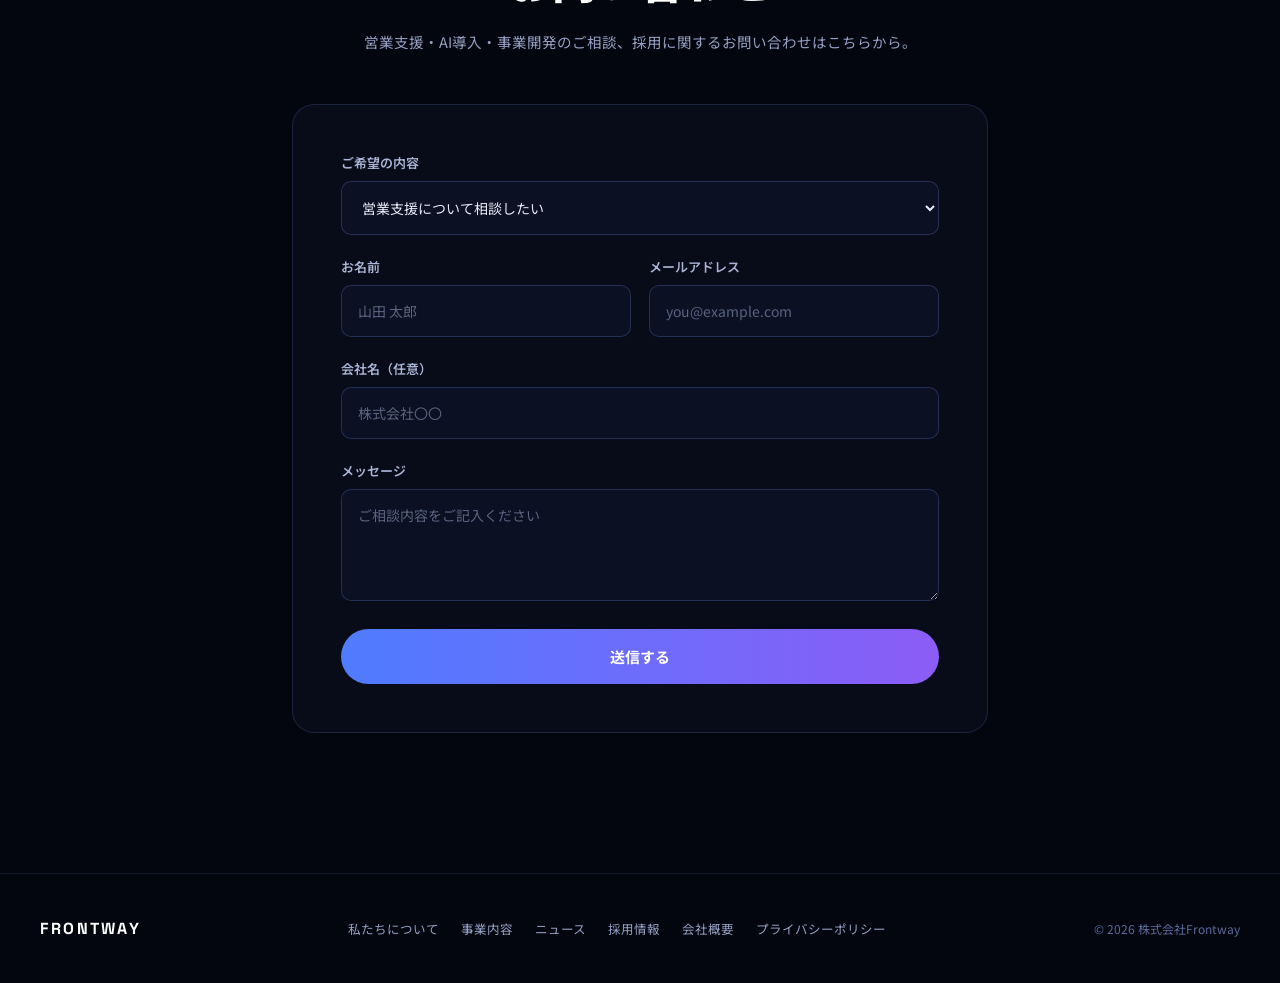
==== commit 72808622: "Add favicon set and OG share image from brand logo Co-Authored-By: Claude Fable 5 <noreply@anthropic" ====
--- a/index.html
+++ b/index.html
@@ -12,6 +12,13 @@
 <meta property="og:url" content="https://frontway.jp/">
 <meta property="og:site_name" content="株式会社Frontway">
 <meta property="og:locale" content="ja_JP">
+<meta property="og:image" content="https://frontway.jp/img/og.jpg">
+<meta property="og:image:width" content="1200">
+<meta property="og:image:height" content="630">
+<meta name="twitter:card" content="summary_large_image">
+<link rel="icon" type="image/png" sizes="32x32" href="img/favicon-32.png">
+<link rel="icon" type="image/png" sizes="192x192" href="img/favicon-192.png">
+<link rel="apple-touch-icon" href="img/apple-touch-icon.png">
 <link rel="preconnect" href="https://fonts.googleapis.com">
 <link href="https://fonts.googleapis.com/css2?family=Noto+Sans+JP:wght@400;500;700;900&family=Space+Grotesk:wght@400;500;600;700&display=swap" rel="stylesheet">
 <link rel="stylesheet" href="css/site.css?v=20260830">
